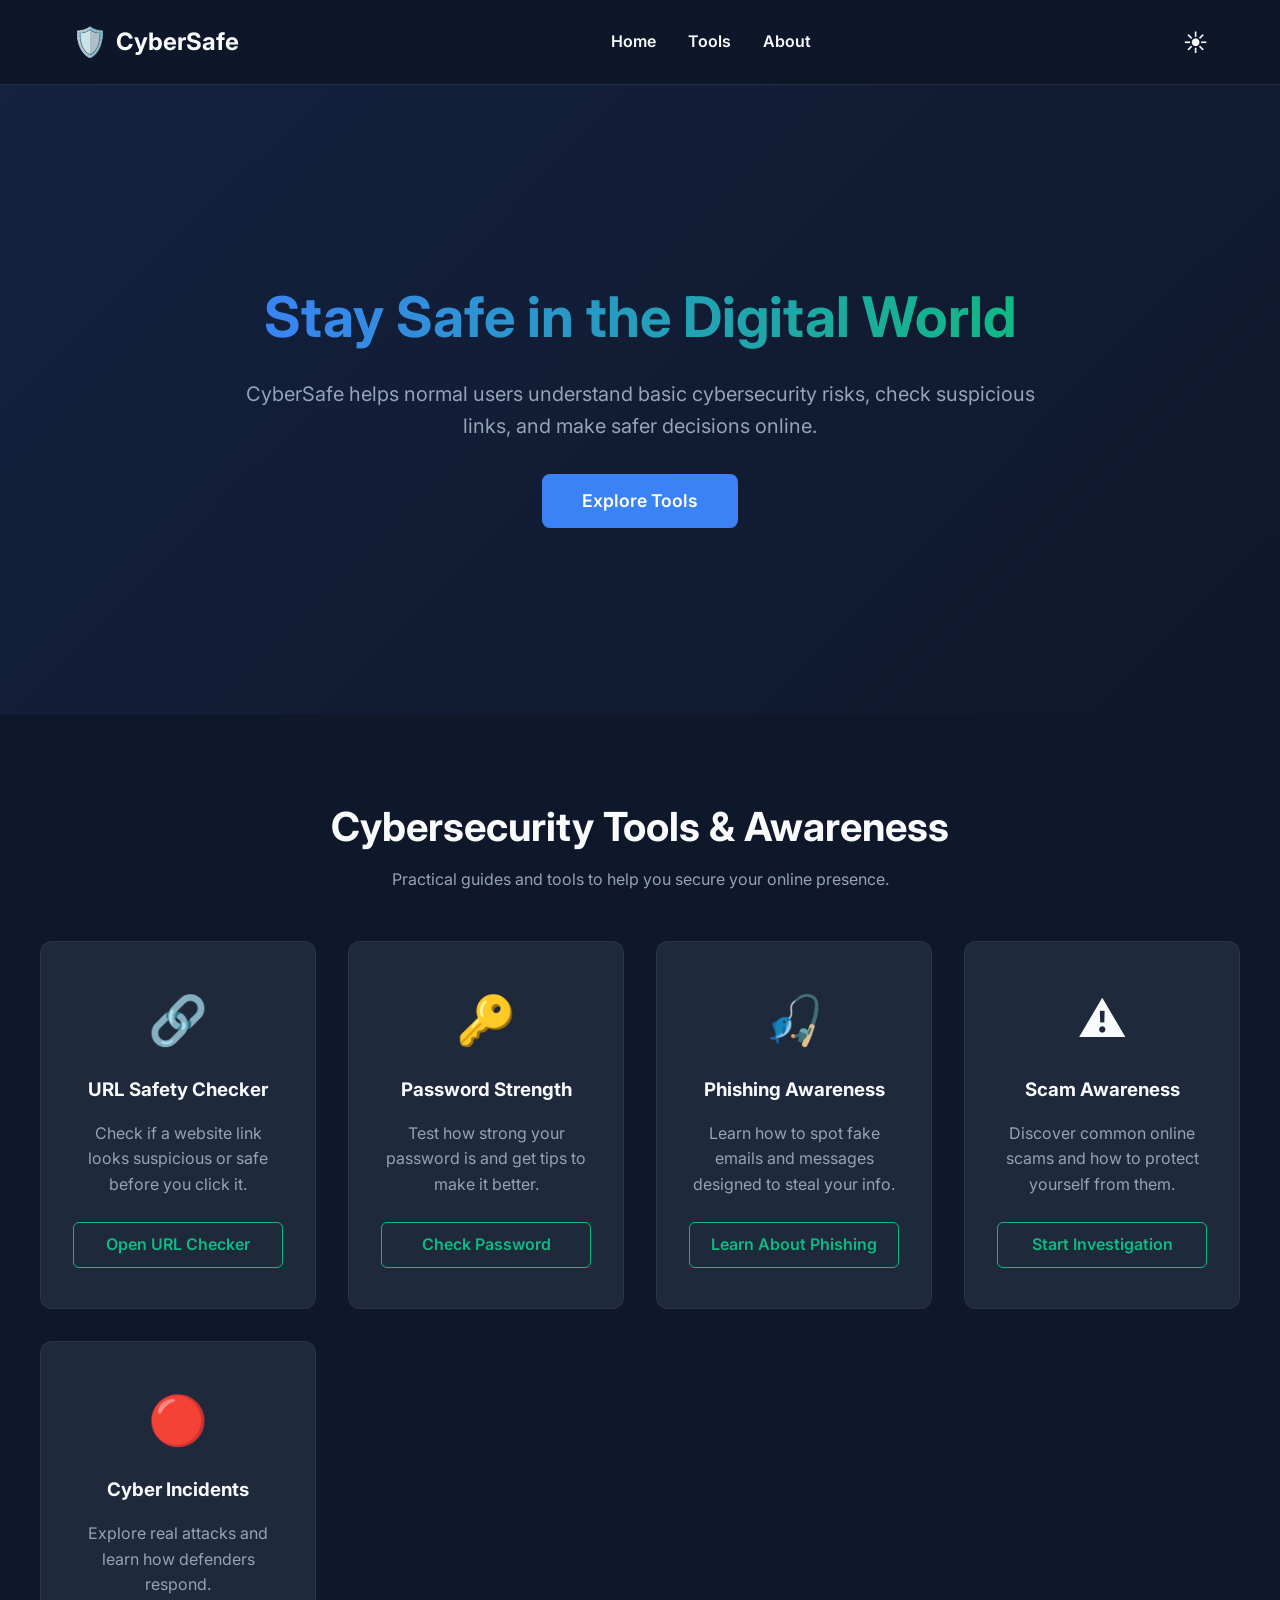
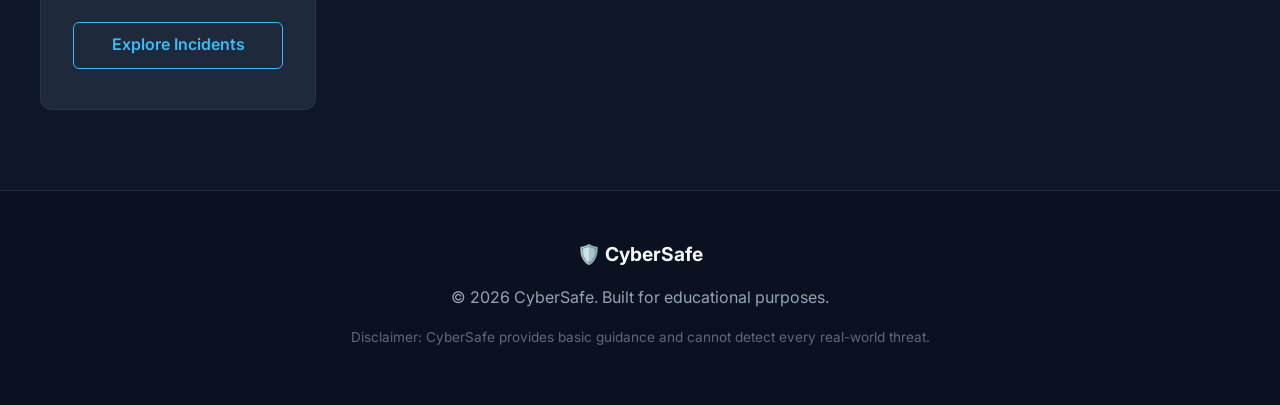
==== index.html @ 6cb888bd "Add files via upload" ====
<!DOCTYPE html>
<html lang="en">
<head>
    <meta charset="UTF-8">
    <meta name="viewport" content="width=device-width, initial-scale=1.0">
    <!-- Title tag optimized for search engines -->
    <title>CyberSafe | Your Guide to Online Security</title>
    
    <!-- Link to our CSS file for styling -->
    <link rel="stylesheet" href="style.css">
    
    <!-- Google Fonts for modern typography -->
    <link href="https://fonts.googleapis.com/css2?family=Inter:wght@300;400;600;700&display=swap" rel="stylesheet">
</head>
<body>
    <!-- Navigation Bar -->
    <header>
        <nav class="navbar">
            <div class="logo">
                <span class="shield-icon">🛡️</span> CyberSafe
            </div>
            <ul class="nav-links" id="nav-links">
                <li><a href="#home">Home</a></li>
                <li><a href="#tools">Tools</a></li>
                <li><a href="#about">About</a></li>
            </ul>
            <div class="nav-actions">
                <button id="theme-toggle-btn" class="theme-toggle" aria-label="Toggle Theme">
                    ☀️
                </button>
                <!-- Mobile Menu Toggle Button -->
                <button class="menu-toggle" id="mobile-menu-btn" aria-label="Toggle Menu">
                    ☰
                </button>
            </div>
        </nav>
    </header>

    <!-- Hero Section: The first thing users see -->
    <section id="home" class="hero">
        <div class="hero-content">
            <h1>Stay Safe in the Digital World</h1>
            <p>CyberSafe helps normal users understand basic cybersecurity risks, check suspicious links, and make safer decisions online.</p>
            <a href="#tools" class="cta-button">Explore Tools</a>
        </div>
    </section>

    <!-- Main Features / Tools Section -->
    <section id="tools" class="features">
        <div class="container">
            <h2 class="section-title">Cybersecurity Tools & Awareness</h2>
            <p class="section-subtitle">Practical guides and tools to help you secure your online presence.</p>
            
            <div class="grid">
                <!-- Tool 1: URL Checker -->
                <div class="card">
                    <div class="card-icon">🔗</div>
                    <h3>URL Safety Checker</h3>
                    <p>Check if a website link looks suspicious or safe before you click it.</p>
                    <a href="url-checker.html" class="card-btn" style="border-color: var(--accent-green); color: var(--accent-green); opacity: 1; cursor: pointer; text-decoration: none;">Open URL Checker</a>
                </div>

                <!-- Tool 2: Password Strength -->
                <div class="card">
                    <div class="card-icon">🔑</div>
                    <h3>Password Strength</h3>
                    <p>Test how strong your password is and get tips to make it better.</p>
                    <a href="password-checker.html" class="card-btn" style="border-color: var(--accent-green); color: var(--accent-green); opacity: 1; cursor: pointer; text-decoration: none;">Check Password</a>
                </div>

                <!-- Tool 3: Phishing Awareness -->
                <div class="card">
                    <div class="card-icon">🎣</div>
                    <h3>Phishing Awareness</h3>
                    <p>Learn how to spot fake emails and messages designed to steal your info.</p>
                    <a href="phishing-awareness.html" class="card-btn" style="border-color: var(--accent-green); color: var(--accent-green); opacity: 1; cursor: pointer; text-decoration: none;">Learn About Phishing</a>
                </div>

                <!-- Tool 4: Scam Awareness -->
                <div class="card">
                    <div class="card-icon">⚠️</div>
                    <h3>Scam Awareness</h3>
                    <p>Discover common online scams and how to protect yourself from them.</p>
                    <a href="scam-awareness.html" class="card-btn" style="border-color: var(--accent-green); color: var(--accent-green); opacity: 1; cursor: pointer; text-decoration: none;">Start Investigation</a>
                </div>

                <!-- Tool 5: Cyber Incidents -->
                <div class="card">
                    <div class="card-icon">🔴</div>
                    <h3>Cyber Incidents</h3>
                    <p>Explore real attacks and learn how defenders respond.</p>
                    <a href="cyber-incidents.html" class="card-btn" style="border-color: #38bdf8; color: #38bdf8; opacity: 1; cursor: pointer; text-decoration: none;">Explore Incidents</a>
                </div>
            </div>
        </div>
    </section>

    <!-- Footer -->
    <footer>
        <div class="footer-content">
            <div class="footer-logo">🛡️ CyberSafe</div>
            <p>&copy; 2026 CyberSafe. Built for educational purposes.</p>
            <p class="disclaimer">Disclaimer: CyberSafe provides basic guidance and cannot detect every real-world threat.</p>
        </div>
    </footer>

    <!-- Link to our JavaScript file for interactivity -->
    <script src="script.js"></script>
</body>
</html>
---- style.css ----
/* 
   CSS Variables for a consistent color theme.
   We use a dark theme with vibrant blue and green accents for a modern "cyber" look. 
*/
:root {
    --bg-color: #0f172a;        /* Dark blue/gray background */
    --surface-color: #1e293b;   /* Slightly lighter color for cards */
    --text-primary: #f8fafc;    /* White/light gray text */
    --text-secondary: #94a3b8;  /* Dimmed text for subtitles */
    --accent-blue: #3b82f6;     /* Primary blue accent */
    --accent-blue-hover: #2563eb;
    --accent-green: #10b981;    /* Secondary green accent */
}

/* Reset default margins and paddings for consistency across browsers */
* {
    margin: 0;
    padding: 0;
    box-sizing: border-box;
    font-family: 'Inter', sans-serif;
}

body {
    background-color: var(--bg-color);
    color: var(--text-primary);
    line-height: 1.6;
}

/* --- Navigation Bar --- */
header {
    background-color: rgba(15, 23, 42, 0.95);
    position: sticky; /* Keeps navbar at top when scrolling */
    top: 0;
    z-index: 1000;
    border-bottom: 1px solid rgba(255, 255, 255, 0.1);
}

.navbar {
    display: flex;
    justify-content: space-between;
    align-items: center;
    max-width: 1200px;
    margin: 0 auto;
    padding: 1.2rem 2rem;
}

.logo {
    font-size: 1.5rem;
    font-weight: 700;
    color: var(--text-primary);
    display: flex;
    align-items: center;
    gap: 0.5rem;
}

.shield-icon {
    font-size: 1.8rem;
}

.nav-links {
    list-style: none;
    display: flex;
    gap: 2rem;
}

.nav-links a {
    color: var(--text-primary);
    text-decoration: none;
    font-weight: 600;
    transition: color 0.3s; /* Smooth color transition on hover */
}

.nav-links a:hover {
    color: var(--accent-blue);
}

/* Navigation Actions (Theme Toggle & Mobile Menu) */
.nav-actions {
    display: flex;
    align-items: center;
    gap: 1rem;
}

.theme-toggle {
    background: none;
    border: none;
    font-size: 1.5rem;
    cursor: pointer;
    color: var(--text-primary);
    transition: transform 0.3s;
}

.theme-toggle:hover {
    transform: scale(1.1);
}

/* Mobile Menu Button (Hidden on Desktop, shown on smaller screens) */
.menu-toggle {
    display: none;
    background: none;
    border: none;
    color: var(--text-primary);
    font-size: 1.5rem;
    cursor: pointer;
}

/* --- Hero Section --- */
.hero {
    display: flex;
    justify-content: center;
    align-items: center;
    min-height: 70vh;
    text-align: center;
    padding: 2rem;
    /* Subtle gradient background for the hero section */
    background: linear-gradient(135deg, rgba(59, 130, 246, 0.1) 0%, rgba(15, 23, 42, 1) 100%);
}

.hero-content {
    max-width: 800px;
}

.hero h1 {
    font-size: 3.5rem;
    margin-bottom: 1rem;
    /* Text gradient to make the heading pop */
    background: linear-gradient(to right, var(--accent-blue), var(--accent-green));
    -webkit-background-clip: text;
    background-clip: text;
    -webkit-text-fill-color: transparent;
}

.hero p {
    font-size: 1.25rem;
    color: var(--text-secondary);
    margin-bottom: 2rem;
}

/* The Explore Tools button */
.cta-button {
    display: inline-block;
    background-color: var(--accent-blue);
    color: white;
    padding: 0.8rem 2.5rem;
    border-radius: 8px;
    text-decoration: none;
    font-weight: 600;
    font-size: 1.1rem;
    transition: background-color 0.3s, transform 0.2s;
}

.cta-button:hover {
    background-color: var(--accent-blue-hover);
    transform: translateY(-2px); /* Makes button jump slightly on hover */
}

/* --- Features / Tools Section --- */
.features {
    padding: 5rem 2rem;
}

.container {
    max-width: 1200px;
    margin: 0 auto;
}

.section-title {
    text-align: center;
    font-size: 2.5rem;
    margin-bottom: 0.5rem;
}

.section-subtitle {
    text-align: center;
    color: var(--text-secondary);
    margin-bottom: 3rem;
}

.grid {
    display: grid;
    /* Responsive Grid: items will automatically wrap and be at least 250px wide */
    grid-template-columns: repeat(auto-fit, minmax(250px, 1fr));
    gap: 2rem;
}

/* Individual Tool Cards */
.card {
    background-color: var(--surface-color);
    padding: 2.5rem 2rem;
    border-radius: 12px;
    border: 1px solid rgba(255, 255, 255, 0.05);
    transition: transform 0.3s, box-shadow 0.3s, border-color 0.3s;
    text-align: center;
    display: flex;
    flex-direction: column;
}

.card:hover {
    transform: translateY(-5px); /* Lift card up on hover */
    box-shadow: 0 10px 25px rgba(0, 0, 0, 0.3);
    border-color: rgba(59, 130, 246, 0.3); /* Blue glowing border */
}

.card-icon {
    font-size: 3rem;
    margin-bottom: 1rem;
}

.card h3 {
    margin-bottom: 1rem;
    color: var(--text-primary);
}

.card p {
    color: var(--text-secondary);
    margin-bottom: 1.5rem;
    flex-grow: 1; /* Pushes the button to the bottom if text length varies */
}

.card-btn {
    background: transparent;
    border: 1px solid var(--accent-blue);
    color: var(--accent-blue);
    padding: 0.6rem 1rem;
    border-radius: 6px;
    cursor: not-allowed; /* Indicating it's not active yet */
    font-weight: 600;
    opacity: 0.7;
    margin-top: auto; 
}

/* --- Footer --- */
footer {
    background-color: #0b1120;
    padding: 3rem 2rem;
    text-align: center;
    border-top: 1px solid rgba(255, 255, 255, 0.1);
}

.footer-logo {
    font-size: 1.2rem;
    font-weight: bold;
    margin-bottom: 1rem;
}

.footer-content p {
    color: var(--text-secondary);
    margin-bottom: 0.5rem;
}

.footer-content .disclaimer {
    font-size: 0.85rem;
    opacity: 0.6;
    margin-top: 1rem;
}

/* --- URL Checker Section --- */
.url-checker-section {
    border-top: 1px solid rgba(255, 255, 255, 0.05);
    border-bottom: 1px solid rgba(255, 255, 255, 0.05);
}

.checker-box {
    max-width: 800px;
    margin: 0 auto;
    background-color: var(--bg-color);
    padding: 2.5rem;
    border-radius: 12px;
    border: 1px solid rgba(255, 255, 255, 0.1);
    box-shadow: 0 10px 25px rgba(0, 0, 0, 0.2);
}

.checker-form {
    display: flex;
    gap: 1rem;
    margin-bottom: 2rem;
}

#url-input {
    flex-grow: 1;
    padding: 1rem 1.5rem;
    border-radius: 8px;
    border: 1px solid rgba(255, 255, 255, 0.2);
    background-color: var(--surface-color);
    color: var(--text-primary);
    font-size: 1.1rem;
    outline: none;
    transition: border-color 0.3s;
}

#url-input:focus {
    border-color: var(--accent-blue);
}

.checker-btn {
    border: none;
    cursor: pointer;
    font-family: inherit;
}

.checker-result {
    padding: 1.5rem;
    border-radius: 8px;
    margin-bottom: 2rem;
    transition: all 0.3s ease;
}

.checker-result.hidden {
    display: none;
}

.result-header {
    display: flex;
    align-items: center;
    gap: 0.75rem;
    margin-bottom: 1rem;
}

.result-icon {
    font-size: 1.8rem;
}

.result-title {
    font-size: 1.4rem;
}

.result-description {
    color: var(--text-primary);
    margin-bottom: 1rem;
}

.result-details {
    list-style-type: none;
    margin-bottom: 1rem;
}

.result-details li {
    margin-bottom: 0.5rem;
    padding-left: 1.5rem;
    position: relative;
    color: var(--text-secondary);
}

.result-details li::before {
    content: "•";
    position: absolute;
    left: 0;
    color: var(--accent-blue);
    font-size: 1.2rem;
    top: -2px;
}

/* Result Categories */
.result-safe {
    background-color: rgba(16, 185, 129, 0.1);
    border: 1px solid var(--accent-green);
}
.result-safe h3 {
    color: var(--accent-green);
}
.result-safe .result-details li::before {
    color: var(--accent-green);
}

.result-suspicious {
    background-color: rgba(245, 158, 11, 0.1);
    border: 1px solid #f59e0b;
}
.result-suspicious h3 {
    color: #f59e0b;
}
.result-suspicious .result-details li::before {
    color: #f59e0b;
}

.result-invalid {
    background-color: rgba(239, 68, 68, 0.1);
    border: 1px solid #ef4444;
}
.result-invalid h3 {
    color: #ef4444;
}
.result-invalid .result-details li::before {
    color: #ef4444;
}

.safety-notice {
    font-size: 0.9rem;
    color: var(--text-secondary);
    background-color: rgba(255, 255, 255, 0.03);
    padding: 1rem;
    border-radius: 8px;
    border-left: 4px solid var(--accent-blue);
}

/* --- Responsive Design (For Tablets & Mobile) --- */
@media (max-width: 768px) {
    .checker-form {
        flex-direction: column;
    }

    .menu-toggle {
        display: block; /* Show hamburger menu on small screens */
    }

    .nav-links {
        display: none; /* Hide horizontal nav links */
        flex-direction: column;
        position: absolute;
        top: 100%;
        left: 0;
        right: 0;
        background-color: var(--surface-color);
        padding: 1rem;
        border-bottom: 1px solid rgba(255, 255, 255, 0.1);
        text-align: center;
    }

    /* When the .active class is added via Javascript, the menu shows up */
    .nav-links.active {
        display: flex;
    }

    .nav-links li {
        margin: 0.5rem 0;
    }

    .hero h1 {
        font-size: 2.5rem;
    }
}

/* --- Light Theme Overrides --- */
[data-theme="light"] {
    --bg-color: #f8fafc;
    --surface-color: #ffffff;
    --text-primary: #0f172a;
    --text-secondary: #475569;
    --accent-blue: #2563eb;
    --accent-blue-hover: #1d4ed8;
    --accent-green: #059669;
}

[data-theme="light"] header {
    background-color: rgba(255, 255, 255, 0.95);
    border-bottom: 1px solid rgba(0, 0, 0, 0.1);
}

[data-theme="light"] .hero {
    background: linear-gradient(135deg, rgba(59, 130, 246, 0.1) 0%, rgba(248, 250, 252, 1) 100%);
}

[data-theme="light"] .card, 
[data-theme="light"] .checker-box {
    border: 1px solid rgba(0, 0, 0, 0.1);
    box-shadow: 0 5px 15px rgba(0, 0, 0, 0.05);
}

[data-theme="light"] .card:hover {
    box-shadow: 0 10px 25px rgba(0, 0, 0, 0.1);
    border-color: rgba(37, 99, 235, 0.3);
}

[data-theme="light"] .url-checker-section {
    border-top: 1px solid rgba(0, 0, 0, 0.05);
    border-bottom: 1px solid rgba(0, 0, 0, 0.05);
}

[data-theme="light"] #url-input {
    border: 1px solid rgba(0, 0, 0, 0.2);
}

[data-theme="light"] .safety-notice {
    background-color: rgba(0, 0, 0, 0.03);
}

[data-theme="light"] footer {
    background-color: #f1f5f9;
    border-top: 1px solid rgba(0, 0, 0, 0.1);
}

[data-theme="light"] .nav-links {
    border-bottom: 1px solid rgba(0, 0, 0, 0.1);
}

/* --- Password Checker Specifics --- */
.password-input-group {
    position: relative;
    display: flex;
    margin-bottom: 1.5rem;
}

#pwd-input {
    flex-grow: 1;
    padding: 1rem 3rem 1rem 1.5rem;
    border-radius: 8px;
    border: 1px solid rgba(255, 255, 255, 0.2);
    background-color: var(--surface-color);
    color: var(--text-primary);
    font-size: 1.1rem;
    outline: none;
    transition: border-color 0.3s;
}

#pwd-input:focus {
    border-color: var(--accent-blue);
}

.pwd-toggle-btn {
    position: absolute;
    right: 15px;
    top: 50%;
    transform: translateY(-50%);
    background: none;
    border: none;
    color: var(--text-secondary);
    font-size: 1.5rem;
    cursor: pointer;
    transition: color 0.3s;
}

.pwd-toggle-btn:hover {
    color: var(--text-primary);
}

.strength-meter-container {
    background-color: rgba(255, 255, 255, 0.1);
    border-radius: 4px;
    height: 8px;
    margin-bottom: 0.5rem;
    overflow: hidden;
}

.strength-meter-bar {
    height: 100%;
    width: 0%;
    transition: width 0.3s, background-color 0.3s;
    background-color: transparent;
}

/* Password strength colors */
.strength-weak { background-color: #ef4444; }
.strength-fair { background-color: #f59e0b; }
.strength-good { background-color: #3b82f6; }
.strength-strong { background-color: #10b981; }

[data-theme="light"] #pwd-input {
    border: 1px solid rgba(0, 0, 0, 0.2);
}

[data-theme="light"] .strength-meter-container {
    background-color: rgba(0, 0, 0, 0.1);
}

/* Generic hidden utility class */
.hidden {
    display: none !important;
}

/* Hide default browser password reveal icon (Edge/Chrome) */
input[type="password"]::-ms-reveal,
input[type="password"]::-ms-clear {
    display: none;
}
input[type="password"]::-webkit-textfield-decoration-container {
    /* Sometimes needed for webkit */
    display: none;
}

/* --- Phishing Checklist Styles --- */
.checklist-item input:checked + span {
    text-decoration: line-through;
    opacity: 0.5;
}
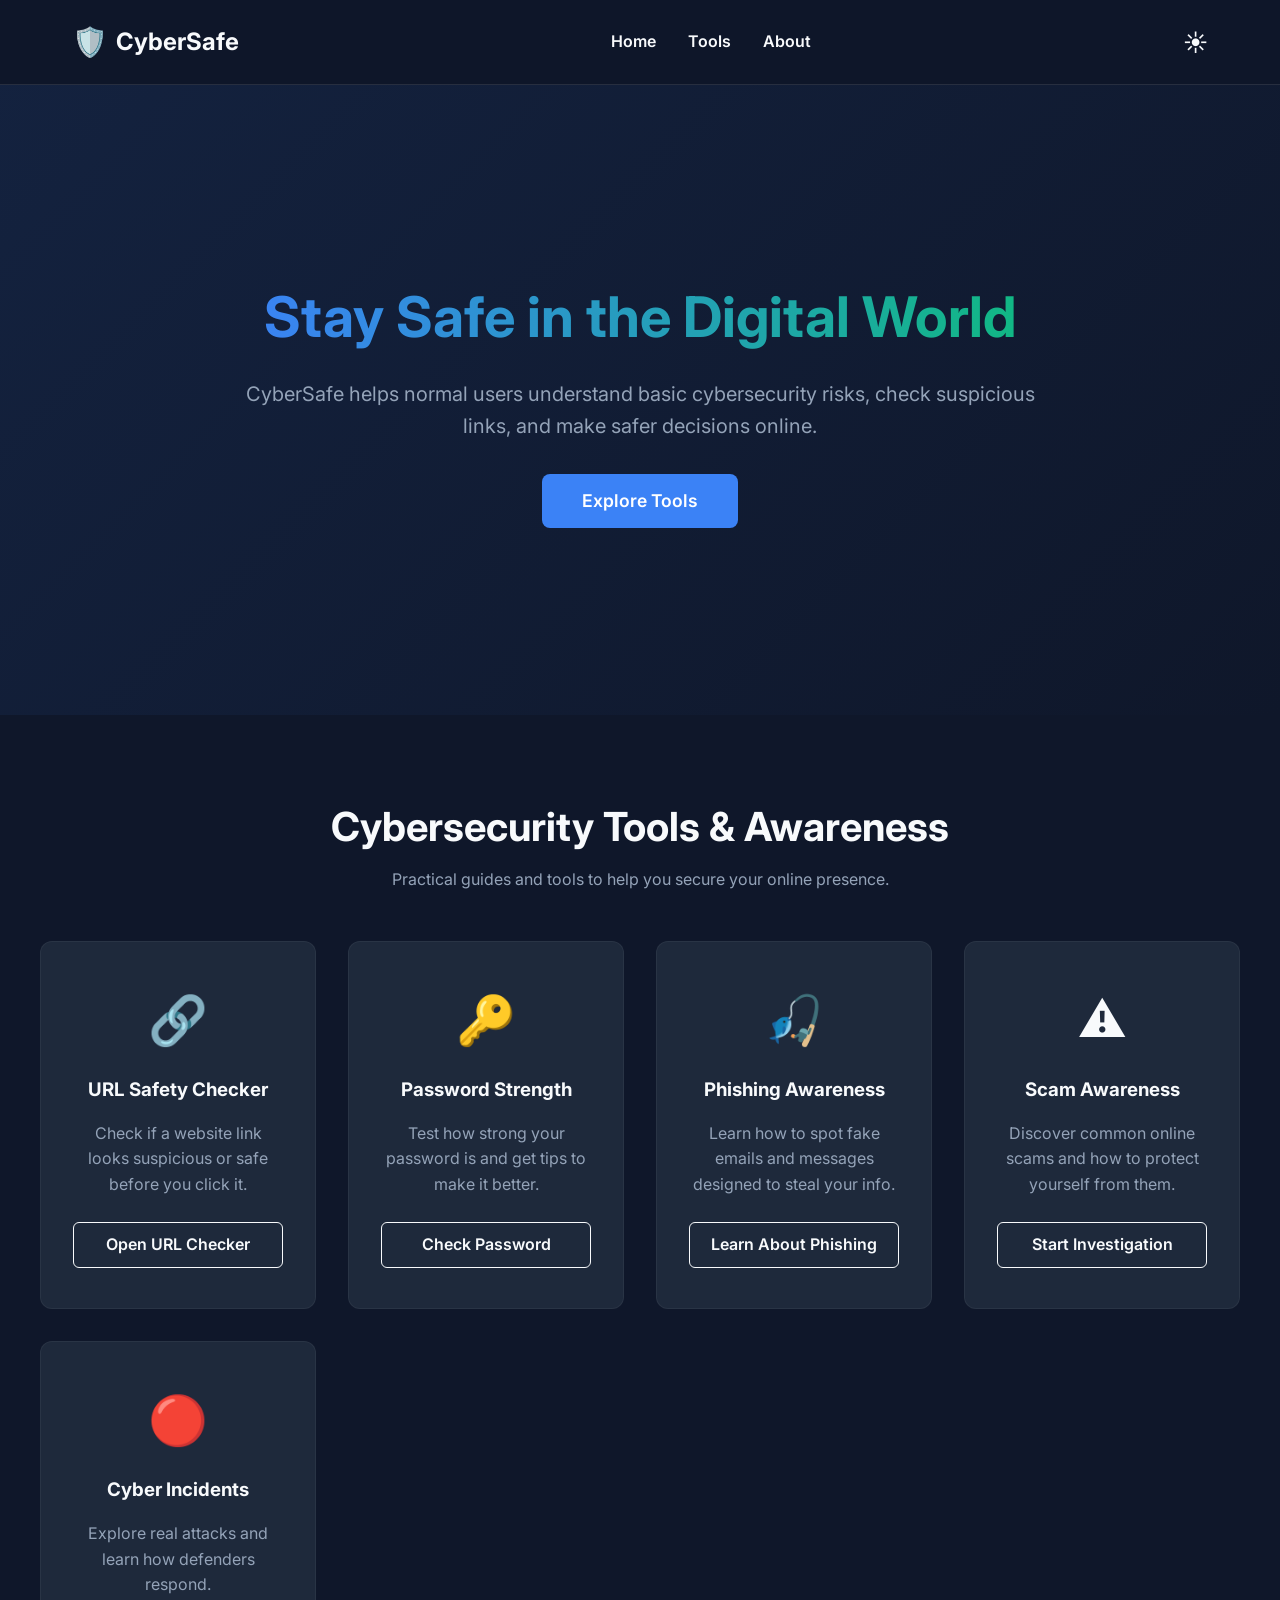
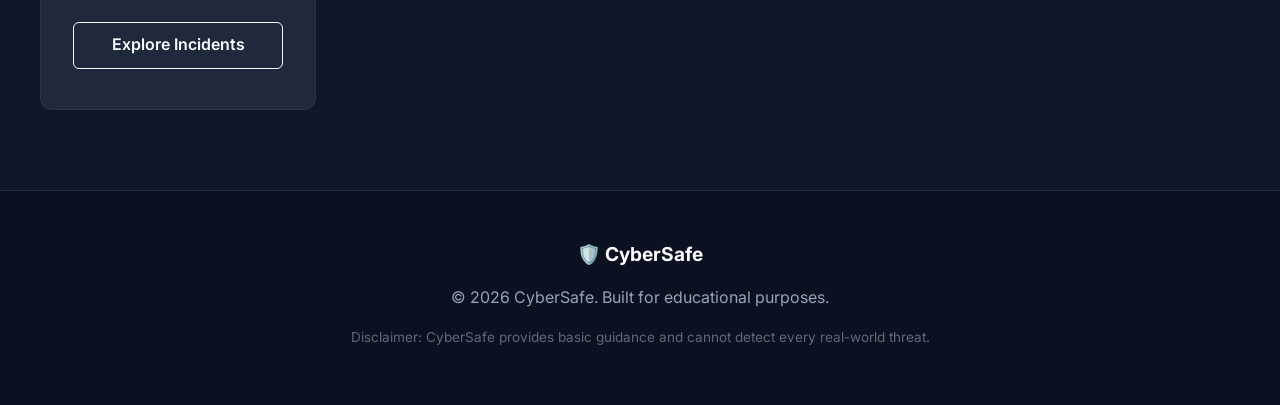
==== commit c19349f8: "Add files via upload" ====
--- a/index.html
+++ b/index.html
@@ -22,7 +22,7 @@
             <ul class="nav-links" id="nav-links">
                 <li><a href="#home">Home</a></li>
                 <li><a href="#tools">Tools</a></li>
-                <li><a href="#about">About</a></li>
+                <li><a href="about.html">About</a></li>
             </ul>
             <div class="nav-actions">
                 <button id="theme-toggle-btn" class="theme-toggle" aria-label="Toggle Theme">
@@ -57,7 +57,7 @@
                     <div class="card-icon">🔗</div>
                     <h3>URL Safety Checker</h3>
                     <p>Check if a website link looks suspicious or safe before you click it.</p>
-                    <a href="url-checker.html" class="card-btn" style="border-color: var(--accent-green); color: var(--accent-green); opacity: 1; cursor: pointer; text-decoration: none;">Open URL Checker</a>
+                    <a href="url-checker.html" class="card-btn" style="border-color: var(--accent-cyan); color: var(--accent-cyan); opacity: 1; cursor: pointer; text-decoration: none;">Open URL Checker</a>
                 </div>
 
                 <!-- Tool 2: Password Strength -->
@@ -65,7 +65,7 @@
                     <div class="card-icon">🔑</div>
                     <h3>Password Strength</h3>
                     <p>Test how strong your password is and get tips to make it better.</p>
-                    <a href="password-checker.html" class="card-btn" style="border-color: var(--accent-green); color: var(--accent-green); opacity: 1; cursor: pointer; text-decoration: none;">Check Password</a>
+                    <a href="password-checker.html" class="card-btn" style="border-color: var(--accent-cyan); color: var(--accent-cyan); opacity: 1; cursor: pointer; text-decoration: none;">Check Password</a>
                 </div>
 
                 <!-- Tool 3: Phishing Awareness -->
@@ -73,7 +73,7 @@
                     <div class="card-icon">🎣</div>
                     <h3>Phishing Awareness</h3>
                     <p>Learn how to spot fake emails and messages designed to steal your info.</p>
-                    <a href="phishing-awareness.html" class="card-btn" style="border-color: var(--accent-green); color: var(--accent-green); opacity: 1; cursor: pointer; text-decoration: none;">Learn About Phishing</a>
+                    <a href="phishing-awareness.html" class="card-btn" style="border-color: var(--accent-cyan); color: var(--accent-cyan); opacity: 1; cursor: pointer; text-decoration: none;">Learn About Phishing</a>
                 </div>
 
                 <!-- Tool 4: Scam Awareness -->
@@ -81,7 +81,7 @@
                     <div class="card-icon">⚠️</div>
                     <h3>Scam Awareness</h3>
                     <p>Discover common online scams and how to protect yourself from them.</p>
-                    <a href="scam-awareness.html" class="card-btn" style="border-color: var(--accent-green); color: var(--accent-green); opacity: 1; cursor: pointer; text-decoration: none;">Start Investigation</a>
+                    <a href="scam-awareness.html" class="card-btn" style="border-color: var(--accent-cyan); color: var(--accent-cyan); opacity: 1; cursor: pointer; text-decoration: none;">Start Investigation</a>
                 </div>
 
                 <!-- Tool 5: Cyber Incidents -->
@@ -89,7 +89,7 @@
                     <div class="card-icon">🔴</div>
                     <h3>Cyber Incidents</h3>
                     <p>Explore real attacks and learn how defenders respond.</p>
-                    <a href="cyber-incidents.html" class="card-btn" style="border-color: #38bdf8; color: #38bdf8; opacity: 1; cursor: pointer; text-decoration: none;">Explore Incidents</a>
+                    <a href="cyber-incidents.html" class="card-btn" style="border-color: var(--accent-cyan); color: var(--accent-cyan); opacity: 1; cursor: pointer; text-decoration: none;">Explore Incidents</a>
                 </div>
             </div>
         </div>
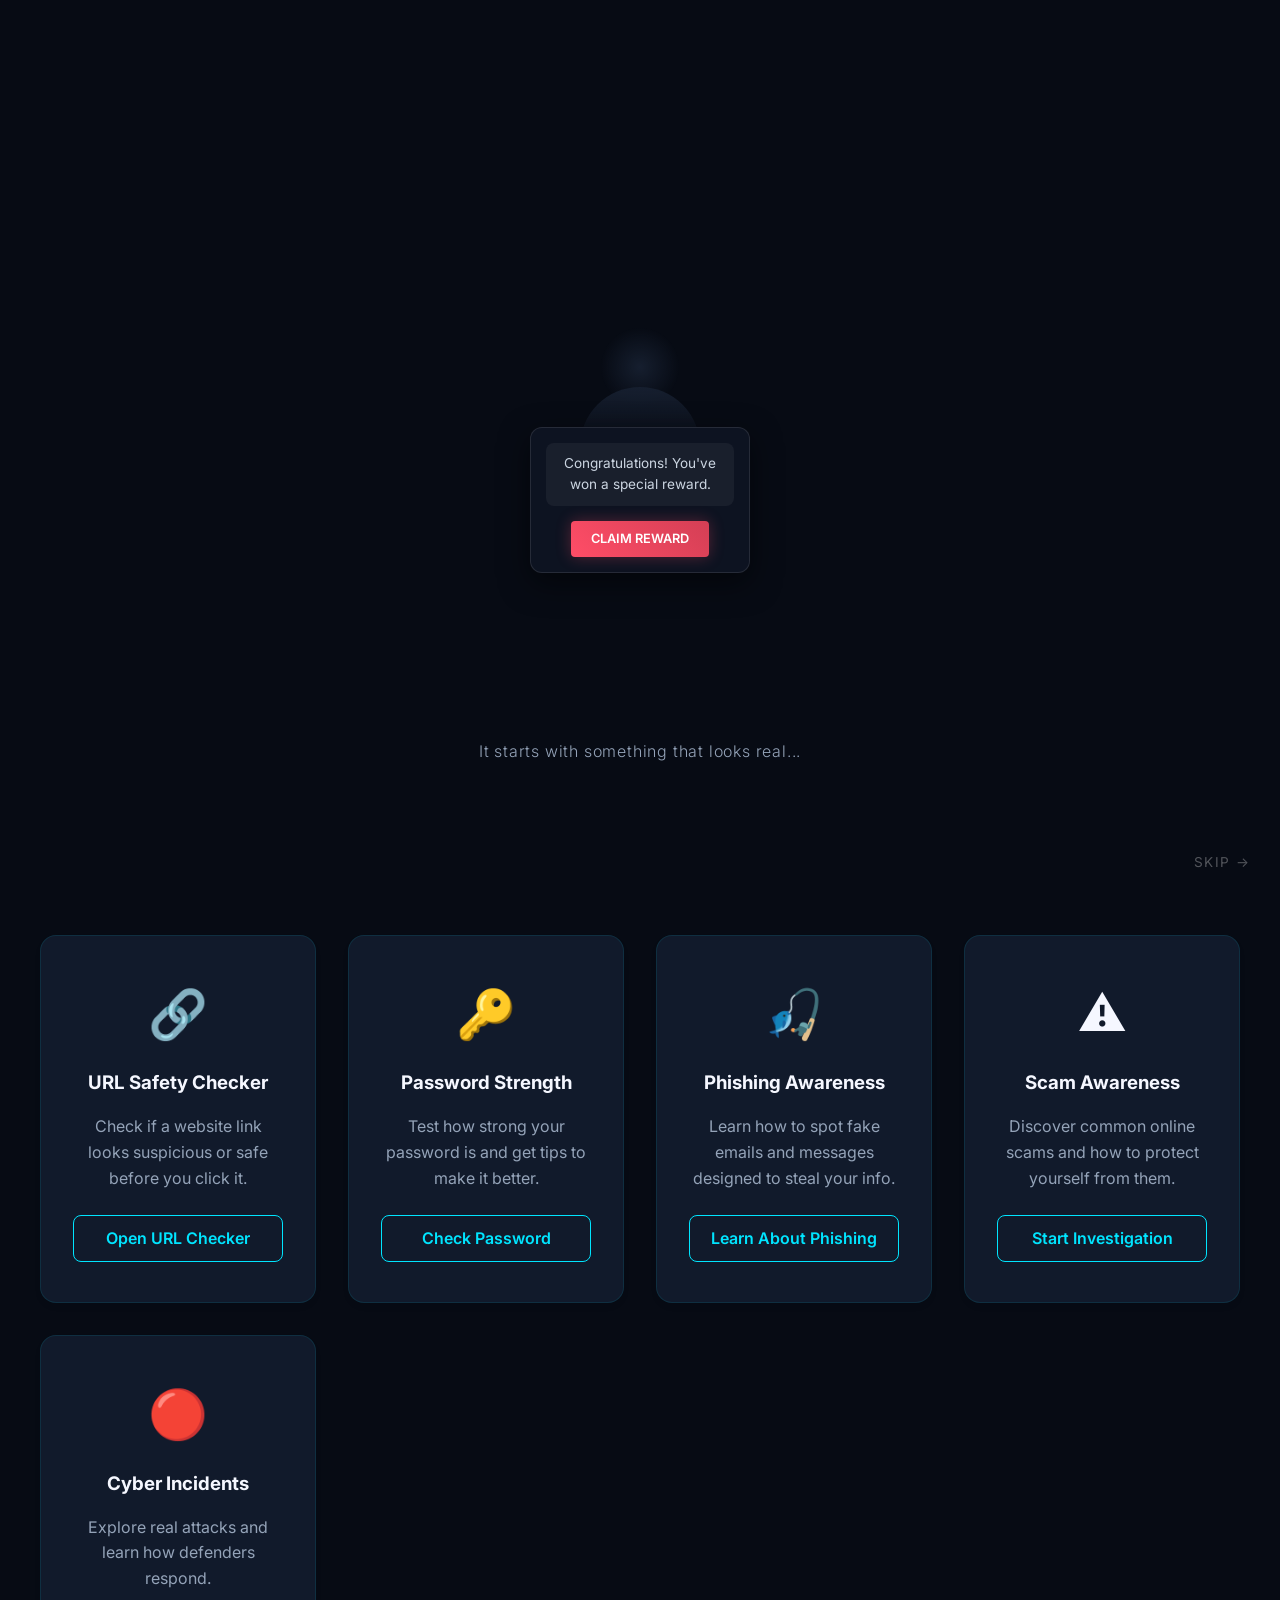
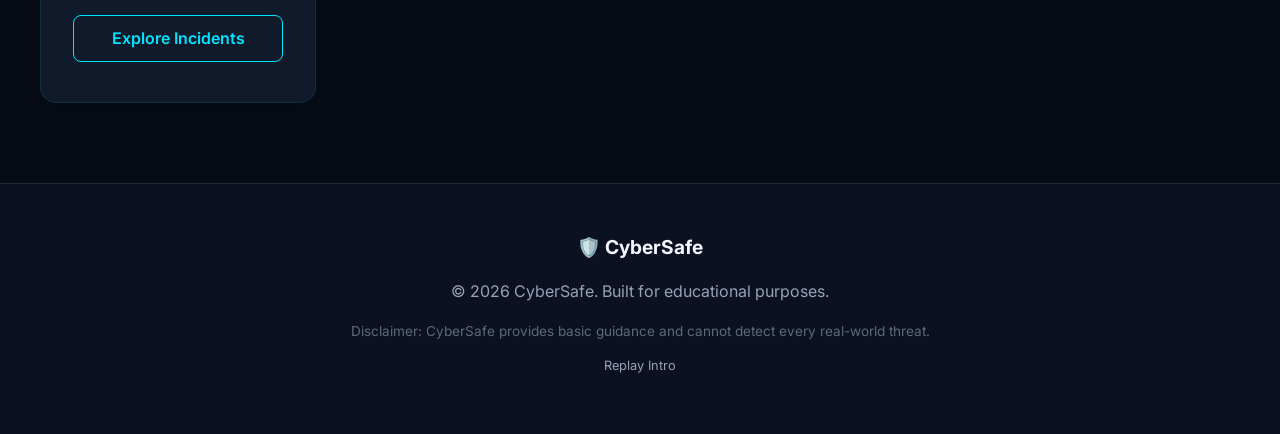
==== commit 6357725c: "Add files via upload" ====
--- a/index.html
+++ b/index.html
@@ -11,8 +11,83 @@
     
     <!-- Google Fonts for modern typography -->
     <link href="https://fonts.googleapis.com/css2?family=Inter:wght@300;400;600;700&display=swap" rel="stylesheet">
+    
+    <!-- Cinematic Intro Styles -->
+    <link rel="stylesheet" href="intro.css">
 </head>
 <body>
+    <!-- Cinematic Intro Overlay -->
+    <div id="cybersafe-intro" class="story-mode">
+        <!-- Scene 1: Person 1 + Scam -->
+        <div class="intro-scene" id="scene-1">
+            <div class="human-silhouette"></div>
+            <div class="device-ui phone-ui">
+                <div class="msg-bubble">Congratulations! You've won a special reward.</div>
+                <div class="scam-btn">CLAIM REWARD</div>
+            </div>
+            <div class="scene-caption">It starts with something that looks real...</div>
+        </div>
+
+        <!-- Scene 2: Person 2 + Suspicious Link -->
+        <div class="intro-scene" id="scene-2">
+            <div class="human-silhouette alt-1"></div>
+            <div class="device-ui phone-ui">
+                <div class="msg-bubble">Your account needs verification.</div>
+                <div class="scam-link">Verify Now</div>
+                <div class="warning-box">SUSPICIOUS LINK</div>
+            </div>
+            <div class="scene-caption">A message. A link. One small click...</div>
+        </div>
+
+        <!-- Scene 3: Person 3 + Fake Login -->
+        <div class="intro-scene" id="scene-3">
+            <div class="human-silhouette alt-2"></div>
+            <div class="device-ui laptop-ui">
+                <div class="login-header">SECURE LOGIN</div>
+                <div class="fake-input">User ID</div>
+                <div class="fake-input">Password</div>
+                <div class="scam-btn login-btn">LOGIN</div>
+                <div class="warning-box red-alert">FAKE LOGIN PAGE</div>
+            </div>
+            <div class="scene-caption danger-text">YOUR DATA. YOUR RISK.</div>
+        </div>
+
+        <!-- Scene 4 & 5 & 6: Activation & Wave -->
+        <div class="intro-scene" id="scene-activate">
+            <div class="shield-constructor">
+                <div class="ring outer"></div>
+                <div class="ring inner"></div>
+                <div class="particles"></div>
+                <span class="shield-icon">🛡️</span>
+            </div>
+            <div class="hud-text threat">THREAT DETECTED</div>
+            <div class="hud-text protection">CYBERSAFE PROTECTION ACTIVATED</div>
+            <div class="protection-wave"></div>
+        </div>
+
+        <!-- Scene 7: Three people together -->
+        <div class="intro-scene" id="scene-together">
+            <div class="cards-container">
+                <div class="concept-card">SCAM</div>
+                <div class="concept-card center-card">
+                    <span class="shield-small">🛡️</span>
+                    <div class="core-values">AWARENESS.<br>PROTECTION.<br>SAFETY.</div>
+                </div>
+                <div class="concept-card">PHISHING</div>
+                <div class="concept-card bottom-card">FAKE LOGIN</div>
+            </div>
+        </div>
+
+        <!-- Scene 8: Brand Reveal -->
+        <div class="intro-scene" id="scene-reveal">
+            <span class="intro-shield final-shield">🛡️</span>
+            <h1 class="intro-title">CYBERSAFE</h1>
+            <p class="intro-tagline">YOUR DIGITAL SAFETY COMPANION</p>
+        </div>
+
+        <button class="intro-skip" id="intro-skip-btn">SKIP &rarr;</button>
+    </div>
+
     <!-- Navigation Bar -->
     <header>
         <nav class="navbar">
@@ -101,10 +176,14 @@
             <div class="footer-logo">🛡️ CyberSafe</div>
             <p>&copy; 2026 CyberSafe. Built for educational purposes.</p>
             <p class="disclaimer">Disclaimer: CyberSafe provides basic guidance and cannot detect every real-world threat.</p>
+            <p style="margin-top: 10px;"><a href="#" id="replay-intro-btn" style="color: var(--text-secondary); font-size: 0.8rem; text-decoration: none; transition: color 0.3s;" onmouseover="this.style.color='var(--accent-cyan)'" onmouseout="this.style.color='var(--text-secondary)'">Replay Intro</a></p>
         </div>
     </footer>
 
     <!-- Link to our JavaScript file for interactivity -->
     <script src="script.js"></script>
+    
+    <!-- Cinematic Intro Logic -->
+    <script src="intro.js"></script>
 </body>
 </html>
--- a/style.css
+++ b/style.css
@@ -1,15 +1,19 @@
 /* 
    CSS Variables for a consistent color theme.
-   We use a dark theme with vibrant blue and green accents for a modern "cyber" look. 
+   Electric Cyber Theme
 */
 :root {
-    --bg-color: #0f172a;        /* Dark blue/gray background */
-    --surface-color: #1e293b;   /* Slightly lighter color for cards */
-    --text-primary: #f8fafc;    /* White/light gray text */
-    --text-secondary: #94a3b8;  /* Dimmed text for subtitles */
-    --accent-blue: #3b82f6;     /* Primary blue accent */
-    --accent-blue-hover: #2563eb;
-    --accent-green: #10b981;    /* Secondary green accent */
+    --bg-primary: #070B14;        /* Midnight Navy */
+    --bg-secondary: #0D1321;
+    --bg-card: #111A2B;
+    --accent-cyan: #00E5FF;       /* Electric Cyan */
+    --accent-purple: #7C4DFF;     /* Digital Purple */
+    --success: #22C55E;
+    --warning: #F59E0B;
+    --danger: #FF4D67;
+    --text-primary: #F5F7FF;
+    --text-secondary: #94A3B8;
+    --border: rgba(0, 229, 255, 0.1);
 }
 
 /* Reset default margins and paddings for consistency across browsers */
@@ -21,18 +25,20 @@
 }
 
 body {
-    background-color: var(--bg-color);
+    background-color: var(--bg-primary);
     color: var(--text-primary);
     line-height: 1.6;
 }
 
 /* --- Navigation Bar --- */
 header {
-    background-color: rgba(15, 23, 42, 0.95);
-    position: sticky; /* Keeps navbar at top when scrolling */
+    background-color: rgba(7, 11, 20, 0.8);
+    backdrop-filter: blur(12px);
+    -webkit-backdrop-filter: blur(12px);
+    position: sticky;
     top: 0;
     z-index: 1000;
-    border-bottom: 1px solid rgba(255, 255, 255, 0.1);
+    border-bottom: 1px solid var(--border);
 }
 
 .navbar {
@@ -41,7 +47,7 @@
     align-items: center;
     max-width: 1200px;
     margin: 0 auto;
-    padding: 1.2rem 2rem;
+    padding: 1rem 2rem;
 }
 
 .logo {
@@ -66,12 +72,12 @@
 .nav-links a {
     color: var(--text-primary);
     text-decoration: none;
-    font-weight: 600;
-    transition: color 0.3s; /* Smooth color transition on hover */
+    font-weight: 500;
+    transition: color 0.3s;
 }
 
 .nav-links a:hover {
-    color: var(--accent-blue);
+    color: var(--accent-cyan);
 }
 
 /* Navigation Actions (Theme Toggle & Mobile Menu) */
@@ -112,19 +118,22 @@
     min-height: 70vh;
     text-align: center;
     padding: 2rem;
-    /* Subtle gradient background for the hero section */
-    background: linear-gradient(135deg, rgba(59, 130, 246, 0.1) 0%, rgba(15, 23, 42, 1) 100%);
+    background: radial-gradient(circle at 50% 50%, rgba(124, 77, 255, 0.05) 0%, rgba(7, 11, 20, 1) 70%),
+                linear-gradient(rgba(0, 229, 255, 0.02) 1px, transparent 1px),
+                linear-gradient(90deg, rgba(0, 229, 255, 0.02) 1px, transparent 1px);
+    background-size: 100% 100%, 40px 40px, 40px 40px;
 }
 
 .hero-content {
     max-width: 800px;
+    z-index: 1;
 }
 
 .hero h1 {
-    font-size: 3.5rem;
-    margin-bottom: 1rem;
-    /* Text gradient to make the heading pop */
-    background: linear-gradient(to right, var(--accent-blue), var(--accent-green));
+    font-size: 4rem;
+    font-weight: 700;
+    margin-bottom: 1rem;
+    background: linear-gradient(to right, var(--accent-cyan), var(--accent-purple));
     -webkit-background-clip: text;
     background-clip: text;
     -webkit-text-fill-color: transparent;
@@ -139,19 +148,22 @@
 /* The Explore Tools button */
 .cta-button {
     display: inline-block;
-    background-color: var(--accent-blue);
-    color: white;
+    background-color: transparent;
+    color: var(--accent-cyan);
+    border: 2px solid var(--accent-cyan);
     padding: 0.8rem 2.5rem;
     border-radius: 8px;
     text-decoration: none;
     font-weight: 600;
     font-size: 1.1rem;
-    transition: background-color 0.3s, transform 0.2s;
+    transition: all 0.3s ease;
 }
 
 .cta-button:hover {
-    background-color: var(--accent-blue-hover);
-    transform: translateY(-2px); /* Makes button jump slightly on hover */
+    background-color: var(--accent-cyan);
+    color: var(--bg-primary);
+    transform: translateY(-2px);
+    box-shadow: 0 5px 15px rgba(0, 229, 255, 0.2);
 }
 
 /* --- Features / Tools Section --- */
@@ -185,20 +197,21 @@
 
 /* Individual Tool Cards */
 .card {
-    background-color: var(--surface-color);
+    background-color: var(--bg-card);
     padding: 2.5rem 2rem;
-    border-radius: 12px;
-    border: 1px solid rgba(255, 255, 255, 0.05);
+    border-radius: 16px;
+    border: 1px solid var(--border);
     transition: transform 0.3s, box-shadow 0.3s, border-color 0.3s;
     text-align: center;
     display: flex;
     flex-direction: column;
+    box-shadow: 0 4px 6px rgba(0, 0, 0, 0.05);
 }
 
 .card:hover {
-    transform: translateY(-5px); /* Lift card up on hover */
-    box-shadow: 0 10px 25px rgba(0, 0, 0, 0.3);
-    border-color: rgba(59, 130, 246, 0.3); /* Blue glowing border */
+    transform: translateY(-4px);
+    box-shadow: 0 10px 25px rgba(0, 0, 0, 0.2);
+    border-color: var(--accent-cyan);
 }
 
 .card-icon {
@@ -219,14 +232,20 @@
 
 .card-btn {
     background: transparent;
-    border: 1px solid var(--accent-blue);
-    color: var(--accent-blue);
+    border: 1px solid var(--accent-cyan);
+    color: var(--accent-cyan);
     padding: 0.6rem 1rem;
-    border-radius: 6px;
+    border-radius: 8px;
     cursor: not-allowed; /* Indicating it's not active yet */
     font-weight: 600;
     opacity: 0.7;
-    margin-top: auto; 
+    margin-top: auto;
+    transition: all 0.3s;
+}
+
+.card-btn:hover {
+    background: rgba(0, 229, 255, 0.1);
+    opacity: 1;
 }
 
 /* --- Footer --- */
@@ -256,17 +275,17 @@
 
 /* --- URL Checker Section --- */
 .url-checker-section {
-    border-top: 1px solid rgba(255, 255, 255, 0.05);
-    border-bottom: 1px solid rgba(255, 255, 255, 0.05);
+    border-top: 1px solid var(--border);
+    border-bottom: 1px solid var(--border);
 }
 
 .checker-box {
     max-width: 800px;
     margin: 0 auto;
-    background-color: var(--bg-color);
+    background-color: var(--bg-secondary);
     padding: 2.5rem;
-    border-radius: 12px;
-    border: 1px solid rgba(255, 255, 255, 0.1);
+    border-radius: 16px;
+    border: 1px solid var(--border);
     box-shadow: 0 10px 25px rgba(0, 0, 0, 0.2);
 }
 
@@ -280,22 +299,33 @@
     flex-grow: 1;
     padding: 1rem 1.5rem;
     border-radius: 8px;
-    border: 1px solid rgba(255, 255, 255, 0.2);
-    background-color: var(--surface-color);
+    border: 1px solid var(--border);
+    background-color: var(--bg-card);
     color: var(--text-primary);
     font-size: 1.1rem;
     outline: none;
-    transition: border-color 0.3s;
+    transition: border-color 0.3s, box-shadow 0.3s;
 }
 
 #url-input:focus {
-    border-color: var(--accent-blue);
+    border-color: var(--accent-cyan);
+    box-shadow: 0 0 10px rgba(0, 229, 255, 0.2);
 }
 
 .checker-btn {
     border: none;
     cursor: pointer;
     font-family: inherit;
+    background-color: var(--accent-cyan);
+    color: var(--bg-primary);
+    font-weight: 600;
+    border-radius: 8px;
+    padding: 0 2rem;
+    transition: background-color 0.3s, transform 0.2s;
+}
+.checker-btn:hover {
+    background-color: #00B8CC;
+    transform: translateY(-2px);
 }
 
 .checker-result {
@@ -345,43 +375,43 @@
     content: "•";
     position: absolute;
     left: 0;
-    color: var(--accent-blue);
+    color: var(--accent-cyan);
     font-size: 1.2rem;
     top: -2px;
 }
 
 /* Result Categories */
 .result-safe {
-    background-color: rgba(16, 185, 129, 0.1);
-    border: 1px solid var(--accent-green);
+    background-color: rgba(34, 197, 94, 0.1);
+    border: 1px solid var(--success);
 }
 .result-safe h3 {
-    color: var(--accent-green);
+    color: var(--success);
 }
 .result-safe .result-details li::before {
-    color: var(--accent-green);
+    color: var(--success);
 }
 
 .result-suspicious {
     background-color: rgba(245, 158, 11, 0.1);
-    border: 1px solid #f59e0b;
+    border: 1px solid var(--warning);
 }
 .result-suspicious h3 {
-    color: #f59e0b;
+    color: var(--warning);
 }
 .result-suspicious .result-details li::before {
-    color: #f59e0b;
+    color: var(--warning);
 }
 
 .result-invalid {
-    background-color: rgba(239, 68, 68, 0.1);
-    border: 1px solid #ef4444;
+    background-color: rgba(255, 77, 103, 0.1);
+    border: 1px solid var(--danger);
 }
 .result-invalid h3 {
-    color: #ef4444;
+    color: var(--danger);
 }
 .result-invalid .result-details li::before {
-    color: #ef4444;
+    color: var(--danger);
 }
 
 .safety-notice {
@@ -390,7 +420,7 @@
     background-color: rgba(255, 255, 255, 0.03);
     padding: 1rem;
     border-radius: 8px;
-    border-left: 4px solid var(--accent-blue);
+    border-left: 4px solid var(--accent-cyan);
 }
 
 /* --- Responsive Design (For Tablets & Mobile) --- */
@@ -432,13 +462,17 @@
 
 /* --- Light Theme Overrides --- */
 [data-theme="light"] {
-    --bg-color: #f8fafc;
-    --surface-color: #ffffff;
-    --text-primary: #0f172a;
-    --text-secondary: #475569;
-    --accent-blue: #2563eb;
-    --accent-blue-hover: #1d4ed8;
-    --accent-green: #059669;
+    --bg-primary: #F6F8FC;
+    --bg-secondary: #EEF2F7;
+    --bg-card: #FFFFFF;
+    --accent-cyan: #0891B2;
+    --accent-purple: #6D28D9;
+    --success: #16A34A;
+    --warning: #D97706;
+    --danger: #DC2626;
+    --text-primary: #0F172A;
+    --text-secondary: #64748B;
+    --border: #E2E8F0;
 }
 
 [data-theme="light"] header {
@@ -494,16 +528,17 @@
     flex-grow: 1;
     padding: 1rem 3rem 1rem 1.5rem;
     border-radius: 8px;
-    border: 1px solid rgba(255, 255, 255, 0.2);
-    background-color: var(--surface-color);
+    border: 1px solid var(--border);
+    background-color: var(--bg-card);
     color: var(--text-primary);
     font-size: 1.1rem;
     outline: none;
-    transition: border-color 0.3s;
+    transition: border-color 0.3s, box-shadow 0.3s;
 }
 
 #pwd-input:focus {
-    border-color: var(--accent-blue);
+    border-color: var(--accent-purple);
+    box-shadow: 0 0 10px rgba(124, 77, 255, 0.2);
 }
 
 .pwd-toggle-btn {
@@ -520,7 +555,7 @@
 }
 
 .pwd-toggle-btn:hover {
-    color: var(--text-primary);
+    color: var(--accent-cyan);
 }
 
 .strength-meter-container {
@@ -539,10 +574,10 @@
 }
 
 /* Password strength colors */
-.strength-weak { background-color: #ef4444; }
-.strength-fair { background-color: #f59e0b; }
-.strength-good { background-color: #3b82f6; }
-.strength-strong { background-color: #10b981; }
+.strength-weak { background-color: var(--danger); }
+.strength-fair { background-color: var(--warning); }
+.strength-good { background-color: var(--success); }
+.strength-strong { background-color: var(--accent-cyan); }
 
 [data-theme="light"] #pwd-input {
     border: 1px solid rgba(0, 0, 0, 0.2);
@@ -573,3 +608,199 @@
     opacity: 0.5;
 }
 
+/* --- About Page Specific Styles --- */
+
+/* About Hero Section */
+.about-hero {
+    flex-direction: column;
+    padding: 4rem 2rem;
+    min-height: 60vh;
+}
+
+.about-hero-icon {
+    font-size: 4rem;
+    margin-bottom: 1rem;
+}
+
+.about-hero h1 {
+    font-size: 3.5rem;
+    letter-spacing: 2px;
+}
+
+.about-hero-tagline {
+    font-size: 1.5rem;
+    color: var(--accent-cyan);
+    font-style: italic;
+    margin-bottom: 1rem;
+}
+
+.about-hero-short {
+    font-size: 1.25rem;
+    color: var(--text-primary);
+    font-weight: 600;
+    margin-bottom: 1.5rem;
+}
+
+.about-hero-intro {
+    max-width: 600px;
+    margin: 0 auto 2.5rem;
+    color: var(--text-secondary);
+}
+
+/* General About Section Styling */
+.about-section {
+    padding: 4rem 2rem;
+    border-bottom: 1px solid var(--border);
+}
+
+.about-section:last-of-type {
+    border-bottom: none;
+}
+
+.why-content {
+    max-width: 800px;
+    margin: 0 auto;
+    text-align: center;
+    font-size: 1.1rem;
+}
+
+.why-lead {
+    font-size: 1.3rem;
+    color: var(--accent-cyan);
+    font-weight: 600;
+    margin-bottom: 1rem;
+}
+
+/* About Grid Adjustments */
+.about-features-grid {
+    grid-template-columns: repeat(auto-fit, minmax(280px, 1fr));
+    gap: 2rem;
+}
+
+.about-card {
+    text-align: left;
+    align-items: flex-start;
+}
+
+.about-card .card-icon {
+    font-size: 2.5rem;
+    margin-bottom: 1rem;
+}
+
+.about-card h3 {
+    font-size: 1.2rem;
+    margin-bottom: 0.5rem;
+}
+
+.card-explore-btn {
+    padding: 0.5rem 1.5rem;
+    font-size: 0.9rem;
+    margin-top: 1rem;
+}
+
+/* Mission Section */
+.mission-box {
+    background: linear-gradient(135deg, rgba(124, 77, 255, 0.1) 0%, rgba(0, 229, 255, 0.05) 100%);
+    border: 1px solid var(--border);
+    border-radius: 16px;
+    padding: 3rem 2rem;
+    text-align: center;
+    max-width: 900px;
+    margin: 0 auto;
+    box-shadow: 0 10px 30px rgba(0, 0, 0, 0.1);
+}
+
+.mission-statement {
+    font-size: 1.8rem;
+    color: var(--text-primary);
+    font-weight: 700;
+    margin-bottom: 1rem;
+    background: linear-gradient(to right, var(--accent-cyan), var(--accent-purple));
+    -webkit-background-clip: text;
+    background-clip: text;
+    -webkit-text-fill-color: transparent;
+}
+
+/* Principles / Ideas Section */
+.ideas-grid {
+    grid-template-columns: repeat(auto-fit, minmax(200px, 1fr));
+    gap: 2rem;
+    max-width: 900px;
+    margin: 0 auto;
+}
+
+.idea-card {
+    background-color: transparent;
+    border: none;
+    box-shadow: none;
+    text-align: center;
+    align-items: center;
+}
+
+.idea-card:hover {
+    transform: none;
+    box-shadow: none;
+    border-color: transparent;
+}
+
+.idea-card .card-icon {
+    font-size: 3rem;
+    margin-bottom: 1rem;
+    background: var(--bg-card);
+    width: 80px;
+    height: 80px;
+    display: flex;
+    justify-content: center;
+    align-items: center;
+    border-radius: 50%;
+    border: 1px solid var(--border);
+    margin: 0 auto 1rem;
+}
+
+.idea-card h3 {
+    color: var(--accent-cyan);
+}
+
+/* Educational Notice */
+.educational-section {
+    text-align: center;
+}
+
+.educational-note {
+    background-color: var(--bg-card);
+    border-left: 4px solid var(--accent-purple);
+    padding: 1.5rem;
+    border-radius: 8px;
+    max-width: 800px;
+    margin: 0 auto 3rem;
+    font-size: 0.95rem;
+    color: var(--text-secondary);
+}
+
+.about-final-cta {
+    margin-top: 2rem;
+}
+
+/* Responsive overrides for About */
+@media (max-width: 768px) {
+    .about-hero h1 {
+        font-size: 2.5rem;
+    }
+    
+    .mission-statement {
+        font-size: 1.4rem;
+    }
+    
+    .about-features-grid {
+        grid-template-columns: 1fr;
+    }
+}
+
+[data-theme="light"] .mission-box {
+    background: linear-gradient(135deg, rgba(109, 40, 217, 0.05) 0%, rgba(8, 145, 178, 0.05) 100%);
+    box-shadow: 0 10px 30px rgba(0, 0, 0, 0.05);
+}
+
+[data-theme="light"] .idea-card .card-icon {
+    background: var(--bg-card);
+}
--- a/intro.css
+++ b/intro.css
@@ -0,0 +1,312 @@
+/* CYBERSAFE CINEMATIC INTRO */
+#cybersafe-intro {
+    position: fixed;
+    top: 0;
+    left: 0;
+    width: 100vw;
+    height: 100vh;
+    background: #070B14;
+    z-index: 99999;
+    display: flex;
+    flex-direction: column;
+    justify-content: center;
+    align-items: center;
+    overflow: hidden;
+    color: #F5F7FF;
+    font-family: 'Inter', sans-serif;
+    transition: opacity 0.8s ease-in-out, visibility 0.8s ease-in-out;
+}
+
+#cybersafe-intro.hidden {
+    opacity: 0;
+    visibility: hidden;
+    pointer-events: none;
+}
+
+/* Scene Container */
+.intro-scene {
+    position: absolute;
+    top: 0;
+    left: 0;
+    width: 100%;
+    height: 100%;
+    display: flex;
+    flex-direction: column;
+    justify-content: center;
+    align-items: center;
+    opacity: 0;
+    visibility: hidden;
+    transition: opacity 0.3s ease;
+}
+
+.intro-scene.active {
+    opacity: 1;
+    visibility: visible;
+}
+
+/* Human Silhouettes - Using simple CSS shapes */
+.human-silhouette {
+    width: 80px;
+    height: 80px;
+    background: radial-gradient(circle, #1a2436 0%, transparent 70%);
+    border-radius: 50%;
+    position: relative;
+    margin-bottom: 20px;
+    opacity: 0.8;
+}
+
+.human-silhouette::after {
+    content: '';
+    position: absolute;
+    bottom: -40px;
+    left: 50%;
+    transform: translateX(-50%);
+    width: 120px;
+    height: 60px;
+    background: linear-gradient(to top, transparent, #1a2436);
+    border-radius: 60px 60px 0 0;
+}
+
+.human-silhouette.alt-1 { transform: scale(0.9); }
+.human-silhouette.alt-2 { transform: scale(1.1); }
+
+/* Devices */
+.device-ui {
+    background: #0D1321;
+    border: 1px solid rgba(255, 255, 255, 0.1);
+    border-radius: 12px;
+    padding: 15px;
+    position: relative;
+    box-shadow: 0 10px 30px rgba(0, 0, 0, 0.5);
+    z-index: 2;
+    display: flex;
+    flex-direction: column;
+    align-items: center;
+    text-align: center;
+}
+
+.phone-ui { width: 220px; }
+.laptop-ui { width: 320px; padding: 25px 20px; border-radius: 8px; }
+
+/* UI Elements */
+.msg-bubble {
+    background: rgba(255, 255, 255, 0.05);
+    padding: 10px;
+    border-radius: 8px;
+    font-size: 0.85rem;
+    margin-bottom: 15px;
+    color: #cbd5e1;
+}
+
+.scam-btn {
+    background: linear-gradient(45deg, #FF4D67, #d43f55);
+    color: white;
+    padding: 8px 20px;
+    border-radius: 4px;
+    font-size: 0.8rem;
+    font-weight: 600;
+    box-shadow: 0 0 15px rgba(255, 77, 103, 0.3);
+}
+
+.scam-link {
+    color: #00E5FF;
+    text-decoration: underline;
+    font-size: 0.9rem;
+    margin-bottom: 10px;
+}
+
+.login-header {
+    font-size: 1.1rem;
+    font-weight: 600;
+    margin-bottom: 15px;
+    color: #fff;
+}
+
+.fake-input {
+    width: 100%;
+    background: rgba(0,0,0,0.3);
+    border: 1px solid rgba(255, 255, 255, 0.2);
+    padding: 8px;
+    font-size: 0.8rem;
+    color: #64748B;
+    margin-bottom: 10px;
+    border-radius: 4px;
+    text-align: left;
+}
+
+.login-btn { width: 100%; margin-top: 5px; }
+
+/* Danger Warnings */
+.warning-box {
+    position: absolute;
+    top: 50%;
+    left: 50%;
+    transform: translate(-50%, -50%);
+    border: 2px solid #FF4D67;
+    background: rgba(255, 77, 103, 0.1);
+    color: #FF4D67;
+    padding: 5px 10px;
+    font-size: 0.8rem;
+    font-weight: 700;
+    border-radius: 4px;
+    animation: flash 0.5s infinite alternate;
+    white-space: nowrap;
+    opacity: 0;
+}
+
+.warning-box.red-alert { font-size: 1rem; padding: 10px 15px; background: rgba(0,0,0,0.8); }
+.scene-caption { position: absolute; bottom: 15%; font-size: 1rem; color: #94A3B8; font-weight: 300; letter-spacing: 0.05rem; }
+.danger-text { color: #FF4D67; font-weight: 600; letter-spacing: 0.1rem; font-size: 1.2rem; }
+
+@keyframes flash {
+    from { opacity: 0.5; box-shadow: 0 0 5px #FF4D67; }
+    to { opacity: 1; box-shadow: 0 0 20px #FF4D67; }
+}
+
+/* Freeze Effect */
+.freeze {
+    filter: grayscale(0.8) contrast(1.2);
+    transform: scale(0.98);
+    transition: all 0.1s;
+}
+
+.freeze .warning-box { animation: none; opacity: 1; }
+
+/* Scene 4/5: Activation */
+.shield-constructor {
+    position: relative;
+    width: 150px;
+    height: 150px;
+    display: flex;
+    justify-content: center;
+    align-items: center;
+}
+
+.ring {
+    position: absolute;
+    border-radius: 50%;
+    border: 1px solid #00E5FF;
+    opacity: 0;
+}
+
+.ring.outer { width: 100%; height: 100%; border-top: 2px solid #7C4DFF; border-bottom: 2px solid #7C4DFF; }
+.ring.inner { width: 70%; height: 70%; border-left: 2px solid #00E5FF; border-right: 2px solid #00E5FF; }
+
+#cybersafe-intro .shield-icon {
+    font-size: 4rem;
+    opacity: 0;
+    filter: drop-shadow(0 0 20px rgba(0, 229, 255, 0.8));
+}
+
+.hud-text {
+    font-family: monospace;
+    font-size: 1.2rem;
+    margin-top: 20px;
+    letter-spacing: 0.15rem;
+    opacity: 0;
+}
+
+.hud-text.threat { color: #FF4D67; }
+.hud-text.protection { color: #00E5FF; margin-top: 10px; font-size: 1rem; }
+
+/* Activation Animations triggered via JS class */
+#scene-activate.animate .ring.outer { animation: spin 2s linear infinite, fade-in 0.3s forwards; }
+#scene-activate.animate .ring.inner { animation: spin-reverse 1.5s linear infinite, fade-in 0.3s 0.2s forwards; }
+#scene-activate.animate .shield-icon { animation: construct 0.5s 0.4s cubic-bezier(0.175, 0.885, 0.32, 1.275) forwards; }
+#scene-activate.animate .hud-text.threat { animation: fade-in 0.2s forwards; }
+#scene-activate.animate .hud-text.protection { animation: fade-in 0.2s 0.6s forwards; }
+
+@keyframes spin { 100% { transform: rotate(360deg); } }
+@keyframes spin-reverse { 100% { transform: rotate(-360deg); } }
+@keyframes fade-in { to { opacity: 1; } }
+@keyframes construct { 0% { transform: scale(0); opacity: 0; } 100% { transform: scale(1); opacity: 1; } }
+
+/* Protection Wave */
+.protection-wave {
+    position: absolute;
+    top: 50%;
+    left: 50%;
+    width: 10px;
+    height: 10px;
+    background: radial-gradient(circle, rgba(0, 229, 255, 0.8) 0%, rgba(124, 77, 255, 0.4) 40%, transparent 70%);
+    border-radius: 50%;
+    transform: translate(-50%, -50%) scale(0);
+    opacity: 0;
+    z-index: 10;
+    pointer-events: none;
+}
+
+.protection-wave.fire {
+    animation: wave-expand 0.6s ease-out forwards;
+}
+
+@keyframes wave-expand {
+    0% { transform: translate(-50%, -50%) scale(0); opacity: 1; }
+    100% { transform: translate(-50%, -50%) scale(200); opacity: 0; }
+}
+
+/* Scene 7: Together */
+.cards-container {
+    display: flex;
+    flex-direction: column;
+    align-items: center;
+    gap: 15px;
+}
+
+@media (min-width: 768px) {
+    .cards-container { flex-direction: row; gap: 30px; }
+}
+
+.concept-card {
+    background: rgba(255, 255, 255, 0.03);
+    border: 1px solid rgba(255, 255, 255, 0.1);
+    padding: 15px 25px;
+    border-radius: 8px;
+    font-size: 0.9rem;
+    color: #94A3B8;
+    letter-spacing: 0.1rem;
+}
+
+.center-card {
+    background: rgba(0, 229, 255, 0.05);
+    border-color: rgba(0, 229, 255, 0.3);
+    text-align: center;
+    padding: 20px;
+}
+
+.shield-small { font-size: 2rem; display: block; margin-bottom: 10px; }
+.core-values { color: #00E5FF; font-size: 0.8rem; font-weight: 600; line-height: 1.5; }
+
+/* Scene 8: Reveal */
+.final-shield { font-size: 3.5rem; filter: drop-shadow(0 0 15px rgba(0, 229, 255, 0.4)); margin-bottom: 15px; }
+.intro-title { font-size: 3rem; font-weight: 700; letter-spacing: 0.3rem; margin: 0; color: #ffffff; text-shadow: 0 0 10px rgba(0, 229, 255, 0.6); }
+.intro-tagline { font-size: 1.1rem; font-weight: 300; letter-spacing: 0.15rem; margin-top: 15px; color: #a0aec0; }
+
+/* Skip Button */
+.intro-skip {
+    position: absolute;
+    bottom: 30px;
+    right: 30px;
+    background: transparent;
+    border: none;
+    color: rgba(255, 255, 255, 0.3);
+    font-size: 0.85rem;
+    letter-spacing: 0.1em;
+    cursor: pointer;
+    z-index: 100;
+    transition: color 0.3s;
+}
+
+.intro-skip:hover { color: #fff; }
+
+/* Reduced Motion */
+@media (prefers-reduced-motion: reduce) {
+    .ring, .protection-wave, .warning-box { animation: none !important; display: none !important; }
+    #cybersafe-intro .shield-icon, .hud-text { opacity: 1 !important; transform: none !important; }
+}
+
+@media (max-width: 768px) {
+    .intro-title { font-size: 2.2rem; }
+    .intro-tagline { font-size: 0.8rem; }
+    .scene-caption { font-size: 0.85rem; text-align: center; width: 90%; }
+}
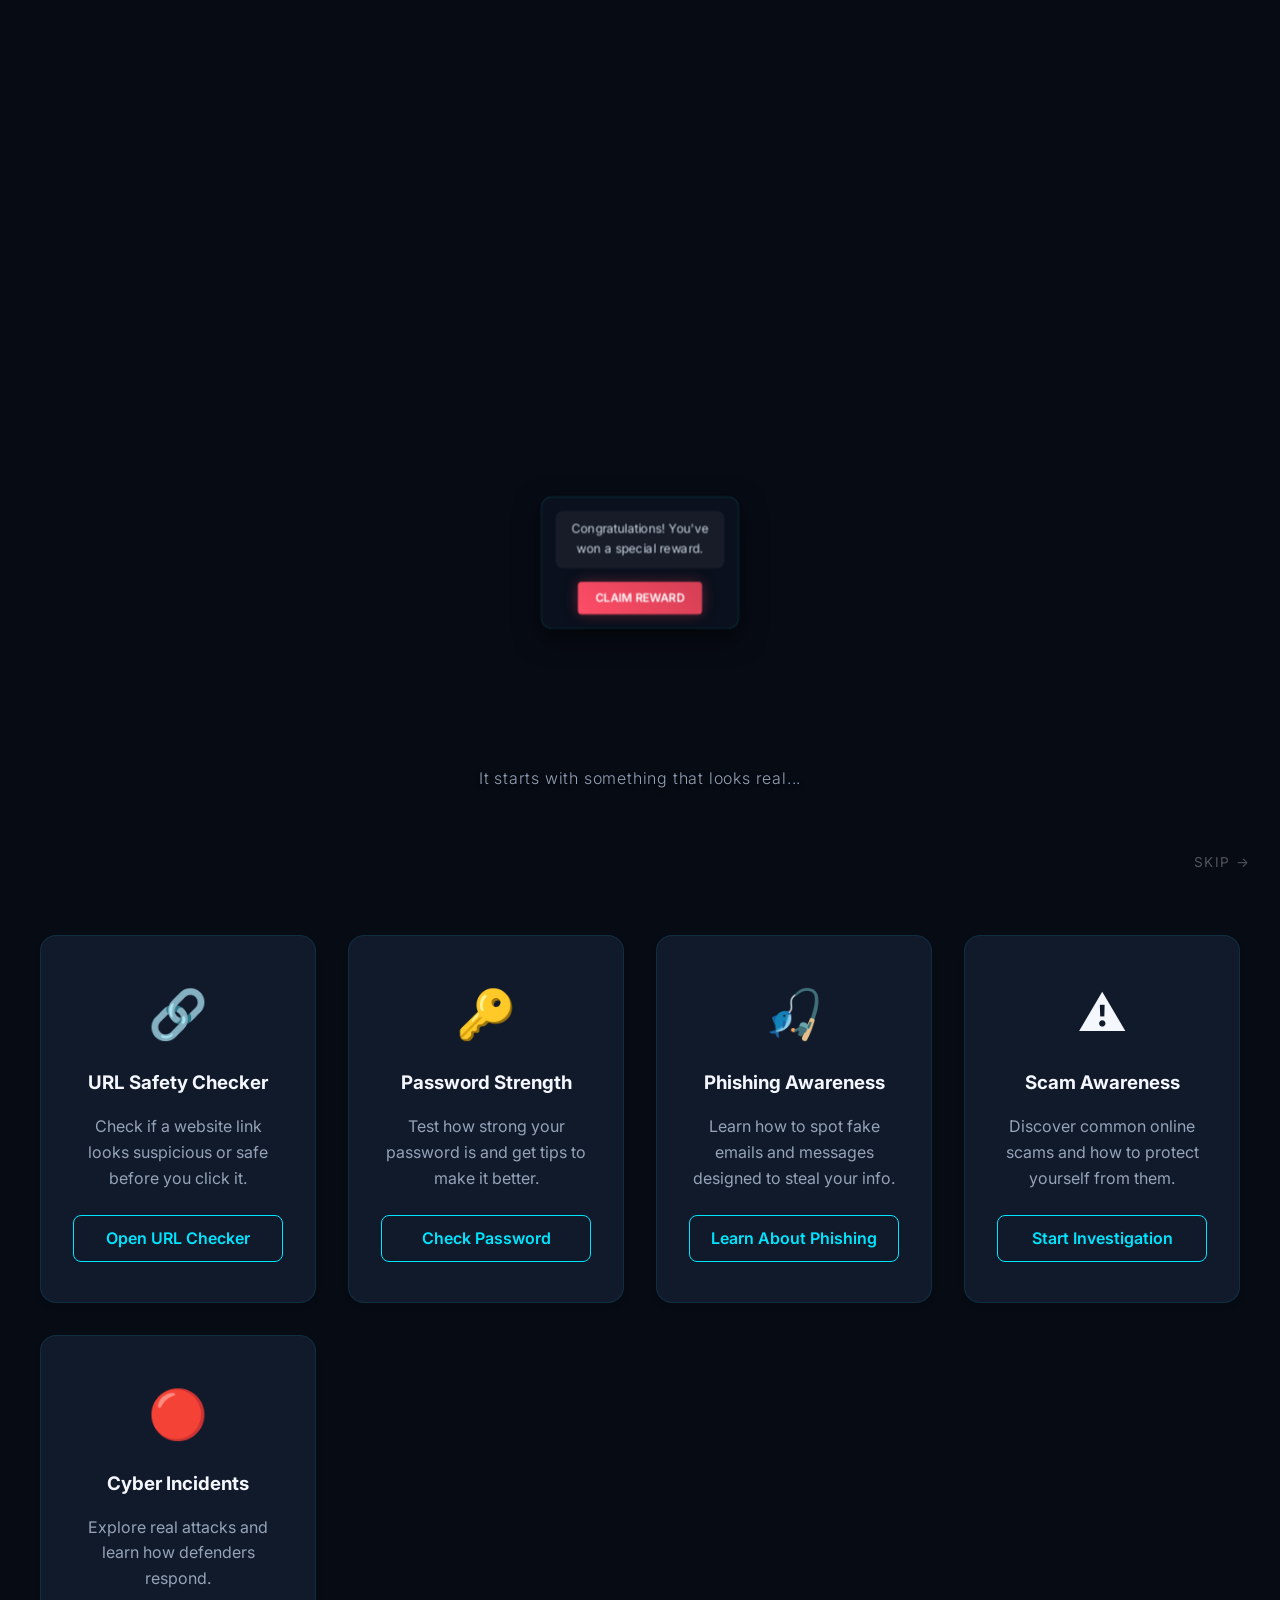
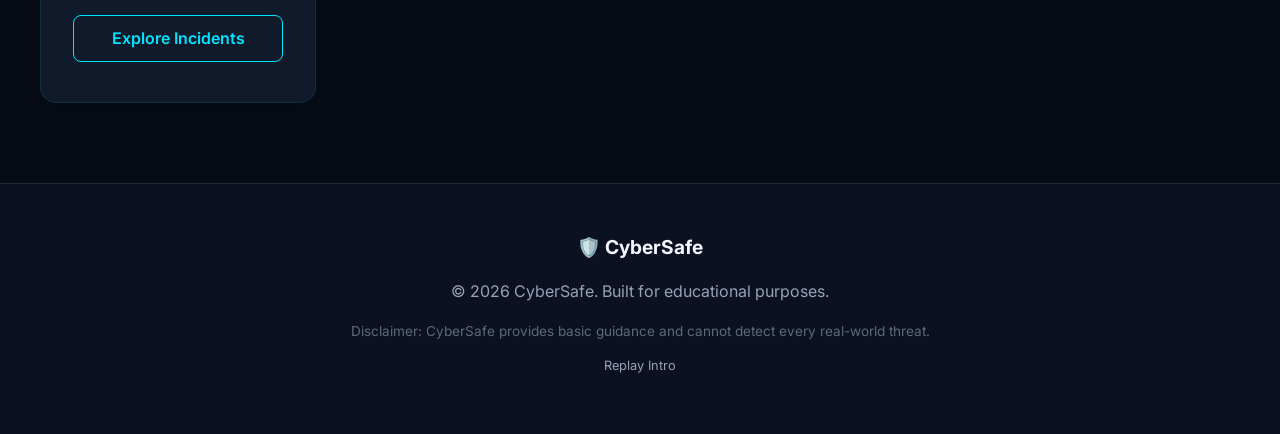
==== commit 3583a609: "Add files via upload" ====
--- a/index.html
+++ b/index.html
@@ -20,7 +20,7 @@
     <div id="cybersafe-intro" class="story-mode">
         <!-- Scene 1: Person 1 + Scam -->
         <div class="intro-scene" id="scene-1">
-            <div class="human-silhouette"></div>
+            <div class="human-bg" style="background-image: url('assets/intro-scene-1-widescreen.png');"></div>
             <div class="device-ui phone-ui">
                 <div class="msg-bubble">Congratulations! You've won a special reward.</div>
                 <div class="scam-btn">CLAIM REWARD</div>
@@ -30,8 +30,8 @@
 
         <!-- Scene 2: Person 2 + Suspicious Link -->
         <div class="intro-scene" id="scene-2">
-            <div class="human-silhouette alt-1"></div>
-            <div class="device-ui phone-ui">
+            <div class="human-bg" style="background-image: url('assets/intro-scene-2-widescreen.png');"></div>
+            <div class="device-ui laptop-ui">
                 <div class="msg-bubble">Your account needs verification.</div>
                 <div class="scam-link">Verify Now</div>
                 <div class="warning-box">SUSPICIOUS LINK</div>
@@ -41,7 +41,7 @@
 
         <!-- Scene 3: Person 3 + Fake Login -->
         <div class="intro-scene" id="scene-3">
-            <div class="human-silhouette alt-2"></div>
+            <div class="human-bg" style="background-image: url('assets/intro-scene-3-widescreen.png');"></div>
             <div class="device-ui laptop-ui">
                 <div class="login-header">SECURE LOGIN</div>
                 <div class="fake-input">User ID</div>
--- a/intro.css
+++ b/intro.css
@@ -14,7 +14,7 @@
     overflow: hidden;
     color: #F5F7FF;
     font-family: 'Inter', sans-serif;
-    transition: opacity 0.8s ease-in-out, visibility 0.8s ease-in-out;
+    transition: opacity 0.7s ease-in-out, visibility 0.7s ease-in-out;
 }
 
 #cybersafe-intro.hidden {
@@ -44,45 +44,60 @@
     visibility: visible;
 }
 
-/* Human Silhouettes - Using simple CSS shapes */
-.human-silhouette {
-    width: 80px;
-    height: 80px;
-    background: radial-gradient(circle, #1a2436 0%, transparent 70%);
-    border-radius: 50%;
-    position: relative;
-    margin-bottom: 20px;
-    opacity: 0.8;
-}
-
-.human-silhouette::after {
+/* Cinematic Human Backgrounds */
+.human-bg {
+    position: absolute;
+    top: 0;
+    left: 0;
+    width: 100%;
+    height: 100%;
+    background-size: cover;
+    background-position: center;
+    background-repeat: no-repeat;
+    z-index: 1;
+    transform: scale(1.02); /* Start slightly zoomed in */
+    transition: transform 6s cubic-bezier(0.25, 0.46, 0.45, 0.94); /* Smooth cinematic movement */
+}
+
+/* Scene specific cinematic camera movements */
+#scene-1 .human-bg { transform: scale(1.05); }
+#scene-1.active .human-bg { transform: scale(1); }
+
+#scene-2 .human-bg { transform: scale(1.02) translateX(1%); }
+#scene-2.active .human-bg { transform: scale(1) translateX(0); }
+
+#scene-3 .human-bg { transform: scale(1.02) translateY(-1%); }
+#scene-3.active .human-bg { transform: scale(1) translateY(0); }
+
+/* Gradient overlay so the UI and captions remain readable over the image */
+.intro-scene::after {
     content: '';
     position: absolute;
-    bottom: -40px;
-    left: 50%;
-    transform: translateX(-50%);
-    width: 120px;
-    height: 60px;
-    background: linear-gradient(to top, transparent, #1a2436);
-    border-radius: 60px 60px 0 0;
-}
-
-.human-silhouette.alt-1 { transform: scale(0.9); }
-.human-silhouette.alt-2 { transform: scale(1.1); }
+    bottom: 0;
+    left: 0;
+    width: 100%;
+    height: 45%;
+    background: linear-gradient(to top, rgba(7, 11, 20, 0.95) 0%, transparent 100%);
+    z-index: 2;
+    pointer-events: none;
+}
 
 /* Devices */
 .device-ui {
-    background: #0D1321;
-    border: 1px solid rgba(255, 255, 255, 0.1);
+    background: rgba(13, 19, 33, 0.75);
+    backdrop-filter: blur(12px);
+    border: 1px solid rgba(0, 229, 255, 0.15);
     border-radius: 12px;
     padding: 15px;
     position: relative;
-    box-shadow: 0 10px 30px rgba(0, 0, 0, 0.5);
-    z-index: 2;
+    box-shadow: 0 10px 30px rgba(0, 0, 0, 0.6);
+    z-index: 3;
     display: flex;
     flex-direction: column;
     align-items: center;
     text-align: center;
+    margin-top: 25vh; /* Push down to avoid covering the face */
+    transform: scale(0.9);
 }
 
 .phone-ui { width: 220px; }
@@ -155,7 +170,7 @@
 }
 
 .warning-box.red-alert { font-size: 1rem; padding: 10px 15px; background: rgba(0,0,0,0.8); }
-.scene-caption { position: absolute; bottom: 15%; font-size: 1rem; color: #94A3B8; font-weight: 300; letter-spacing: 0.05rem; }
+.scene-caption { position: absolute; bottom: 12%; font-size: 1rem; color: #94A3B8; font-weight: 300; letter-spacing: 0.05rem; z-index: 3; text-shadow: 0 2px 4px rgba(0,0,0,0.8); }
 .danger-text { color: #FF4D67; font-weight: 600; letter-spacing: 0.1rem; font-size: 1.2rem; }
 
 @keyframes flash {
@@ -175,11 +190,12 @@
 /* Scene 4/5: Activation */
 .shield-constructor {
     position: relative;
-    width: 150px;
-    height: 150px;
+    width: 250px;
+    height: 250px;
     display: flex;
     justify-content: center;
     align-items: center;
+    z-index: 5;
 }
 
 .ring {
@@ -193,7 +209,7 @@
 .ring.inner { width: 70%; height: 70%; border-left: 2px solid #00E5FF; border-right: 2px solid #00E5FF; }
 
 #cybersafe-intro .shield-icon {
-    font-size: 4rem;
+    font-size: 7rem;
     opacity: 0;
     filter: drop-shadow(0 0 20px rgba(0, 229, 255, 0.8));
 }
@@ -279,8 +295,42 @@
 
 /* Scene 8: Reveal */
 .final-shield { font-size: 3.5rem; filter: drop-shadow(0 0 15px rgba(0, 229, 255, 0.4)); margin-bottom: 15px; }
-.intro-title { font-size: 3rem; font-weight: 700; letter-spacing: 0.3rem; margin: 0; color: #ffffff; text-shadow: 0 0 10px rgba(0, 229, 255, 0.6); }
-.intro-tagline { font-size: 1.1rem; font-weight: 300; letter-spacing: 0.15rem; margin-top: 15px; color: #a0aec0; }
+.intro-title { 
+    font-size: 3rem; 
+    font-weight: 700; 
+    letter-spacing: 0.3rem; 
+    margin: 0; 
+    color: #ffffff; 
+    text-shadow: 0 0 10px rgba(0, 229, 255, 0.6); 
+    opacity: 0;
+}
+.intro-tagline { 
+    font-size: 1.1rem; 
+    font-weight: 300; 
+    letter-spacing: 0.15rem; 
+    margin-top: 15px; 
+    color: #a0aec0; 
+    opacity: 0;
+}
+
+#scene-reveal.active .intro-title {
+    animation: decode-text 0.6s cubic-bezier(0.25, 1, 0.5, 1) forwards;
+}
+
+#scene-reveal.active .intro-tagline {
+    animation: fade-in-up 0.5s 0.4s ease forwards;
+}
+
+@keyframes decode-text {
+    0% { filter: blur(12px); letter-spacing: 1rem; opacity: 0; transform: scale(1.1); }
+    50% { filter: blur(4px); letter-spacing: 0.5rem; opacity: 0.8; }
+    100% { filter: blur(0); letter-spacing: 0.3rem; opacity: 1; transform: scale(1); }
+}
+
+@keyframes fade-in-up {
+    0% { opacity: 0; transform: translateY(10px); }
+    100% { opacity: 1; transform: translateY(0); }
+}
 
 /* Skip Button */
 .intro-skip {
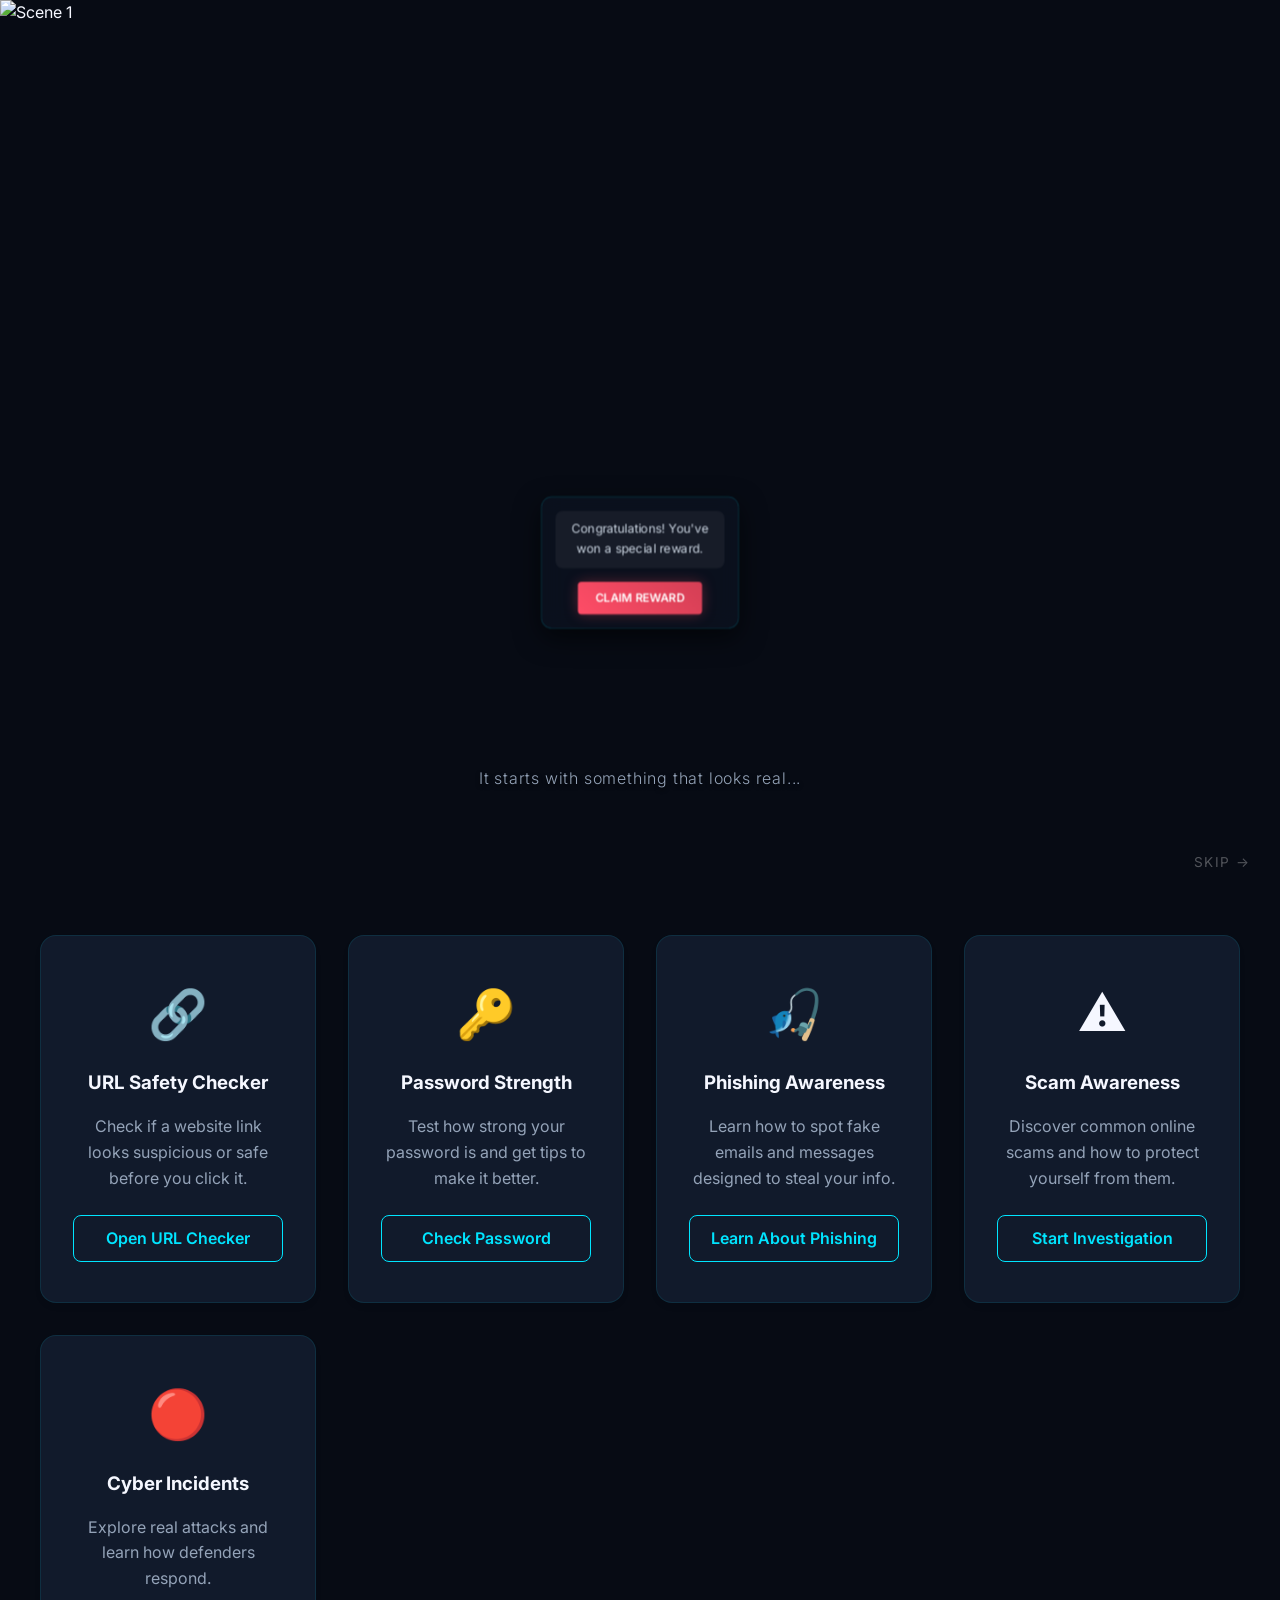
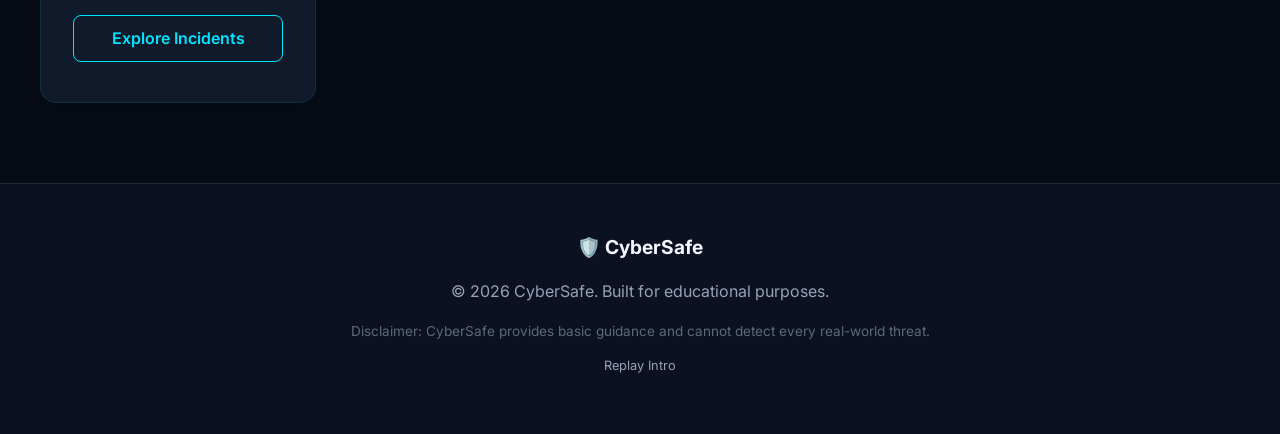
==== commit b67ca2bd: "Add files via upload" ====
--- a/index.html
+++ b/index.html
@@ -20,7 +20,7 @@
     <div id="cybersafe-intro" class="story-mode">
         <!-- Scene 1: Person 1 + Scam -->
         <div class="intro-scene" id="scene-1">
-            <div class="human-bg" style="background-image: url('assets/intro-scene-1-widescreen.png');"></div>
+            <img src="./assets/intro-scene-1-widescreen.png" class="human-bg" alt="Scene 1" onerror="console.error('CyberSafe Intro Image Failed: intro-scene-1-widescreen.png')">
             <div class="device-ui phone-ui">
                 <div class="msg-bubble">Congratulations! You've won a special reward.</div>
                 <div class="scam-btn">CLAIM REWARD</div>
@@ -30,7 +30,7 @@
 
         <!-- Scene 2: Person 2 + Suspicious Link -->
         <div class="intro-scene" id="scene-2">
-            <div class="human-bg" style="background-image: url('assets/intro-scene-2-widescreen.png');"></div>
+            <img src="./assets/intro-scene-2-widescreen.png" class="human-bg" alt="Scene 2" onerror="console.error('CyberSafe Intro Image Failed: intro-scene-2-widescreen.png')">
             <div class="device-ui laptop-ui">
                 <div class="msg-bubble">Your account needs verification.</div>
                 <div class="scam-link">Verify Now</div>
@@ -41,7 +41,7 @@
 
         <!-- Scene 3: Person 3 + Fake Login -->
         <div class="intro-scene" id="scene-3">
-            <div class="human-bg" style="background-image: url('assets/intro-scene-3-widescreen.png');"></div>
+            <img src="./assets/intro-scene-3-widescreen.png" class="human-bg" alt="Scene 3" onerror="console.error('CyberSafe Intro Image Failed: intro-scene-3-widescreen.png')">
             <div class="device-ui laptop-ui">
                 <div class="login-header">SECURE LOGIN</div>
                 <div class="fake-input">User ID</div>
--- a/intro.css
+++ b/intro.css
@@ -51,9 +51,8 @@
     left: 0;
     width: 100%;
     height: 100%;
-    background-size: cover;
-    background-position: center;
-    background-repeat: no-repeat;
+    object-fit: cover;
+    object-position: center;
     z-index: 1;
     transform: scale(1.02); /* Start slightly zoomed in */
     transition: transform 6s cubic-bezier(0.25, 0.46, 0.45, 0.94); /* Smooth cinematic movement */
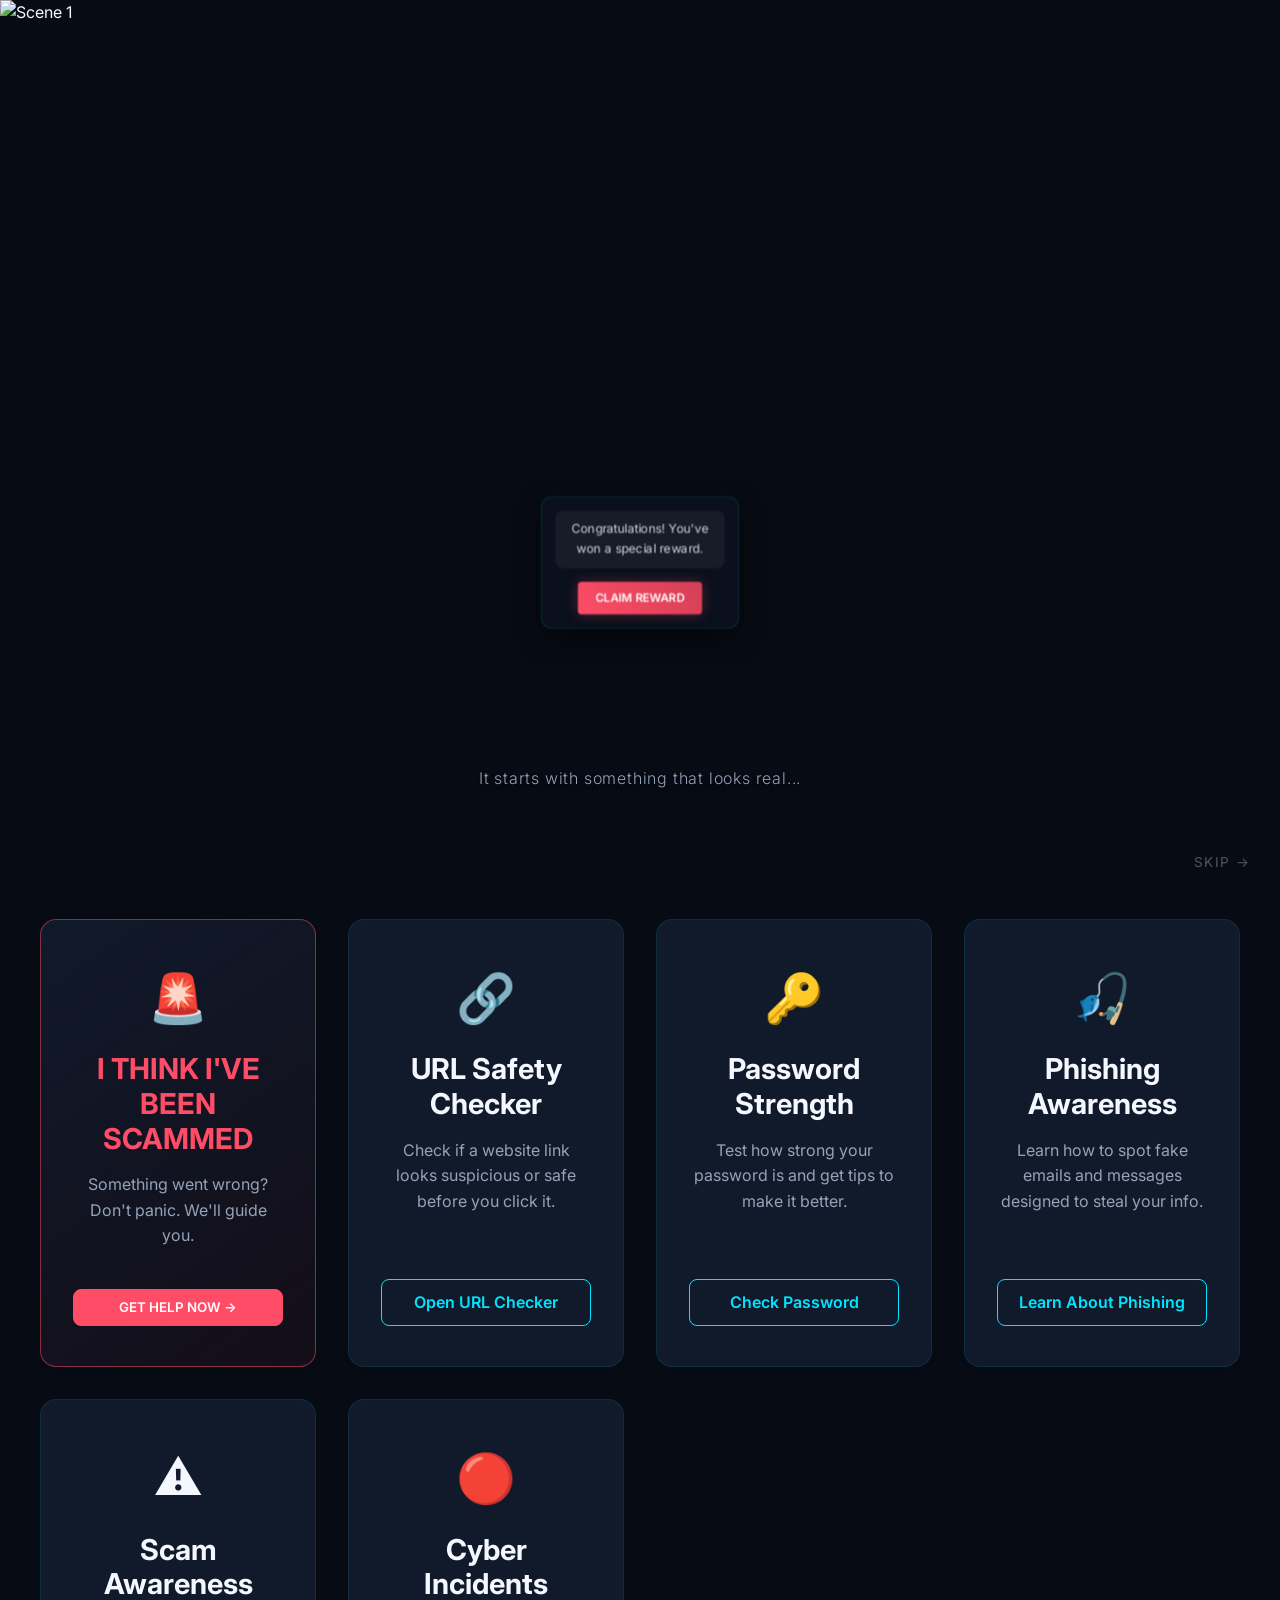
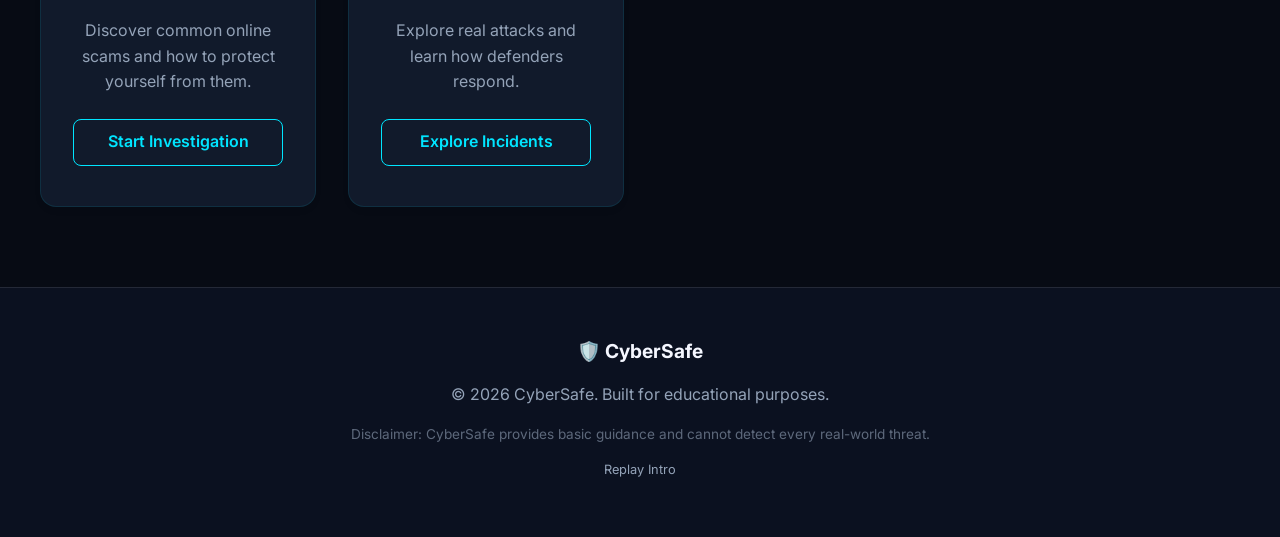
==== commit 1a268297: "Add files via upload" ====
--- a/index.html
+++ b/index.html
@@ -14,6 +14,9 @@
     
     <!-- Cinematic Intro Styles -->
     <link rel="stylesheet" href="intro.css">
+
+    <!-- Emergency Feature Styles -->
+    <link rel="stylesheet" href="emergency.css">
 </head>
 <body>
     <!-- Cinematic Intro Overlay -->
@@ -127,6 +130,14 @@
             <p class="section-subtitle">Practical guides and tools to help you secure your online presence.</p>
             
             <div class="grid">
+                <!-- EMERGENCY FEATURE CARD -->
+                <div class="card emergency-entry-card" id="emergency-entry-btn">
+                    <div class="card-icon emergency-pulse">🚨</div>
+                    <h3>I THINK I'VE BEEN SCAMMED</h3>
+                    <p>Something went wrong? Don't panic. We'll guide you.</p>
+                    <button class="card-btn emergency-btn">GET HELP NOW &rarr;</button>
+                </div>
+
                 <!-- Tool 1: URL Checker -->
                 <div class="card">
                     <div class="card-icon">🔗</div>
@@ -180,10 +191,120 @@
         </div>
     </footer>
 
+    <!-- EMERGENCY FEATURE MODAL -->
+    <div id="emergency-modal" class="emergency-modal hidden">
+        <div class="emergency-header">
+            <div class="em-logo">🛡️ CYBERSAFE</div>
+            <div class="em-title">EMERGENCY CENTER</div>
+            <p class="em-subtitle">"Don't panic. Tell us what happened."</p>
+        </div>
+
+        <div class="emergency-content" id="em-content">
+            <!-- Step 1: WHAT HAPPENED? -->
+            <div class="em-step active" id="em-step-1">
+                <h2 class="em-step-title">WHAT HAPPENED?</h2>
+                <div class="em-grid">
+                    <div class="em-card" data-scenario="money">
+                        <div class="em-icon">💳</div>
+                        <div class="em-card-text">I SENT MONEY</div>
+                    </div>
+                    <div class="em-card" data-scenario="link">
+                        <div class="em-icon">🔗</div>
+                        <div class="em-card-text">I CLICKED A LINK</div>
+                    </div>
+                    <div class="em-card" data-scenario="password">
+                        <div class="em-icon">🔐</div>
+                        <div class="em-card-text">I SHARED MY PASSWORD / OTP</div>
+                    </div>
+                    <div class="em-card" data-scenario="app">
+                        <div class="em-icon">📱</div>
+                        <div class="em-card-text">I INSTALLED A SUSPICIOUS APP</div>
+                    </div>
+                    <div class="em-card" data-scenario="account">
+                        <div class="em-icon">👤</div>
+                        <div class="em-card-text">MY ACCOUNT HAS A PROBLEM</div>
+                    </div>
+                    <div class="em-card" data-scenario="notsure">
+                        <div class="em-icon">🤷</div>
+                        <div class="em-card-text">I'M NOT SURE</div>
+                    </div>
+                </div>
+            </div>
+
+            <!-- Step 2: ACT NOW -->
+            <div class="em-step hidden" id="em-step-2">
+                <button class="em-back-btn" id="em-back-1">&larr; Back</button>
+                <div class="em-visual-scene" id="em-visual-scene">
+                    <!-- Visual injected via JS -->
+                </div>
+                
+                <h2 class="em-step-title" style="color: var(--warning);">⚠️ ACT NOW</h2>
+                <p class="em-step-subtitle" id="em-act-subtitle">You may need to act quickly.</p>
+                
+                <div class="em-actions" id="em-actions-list">
+                    <!-- Actions injected via JS -->
+                </div>
+
+                <div class="em-warning-card">
+                    <h3 style="color: var(--danger);">⚠️ DON'T MAKE IT WORSE</h3>
+                    <ul class="em-warning-list" id="em-warning-list">
+                        <li>❌ Don't send more money</li>
+                        <li>❌ Don't share OTP/passwords</li>
+                        <li>❌ Don't give remote access</li>
+                        <li>❌ Don't continue following instructions</li>
+                    </ul>
+                </div>
+
+                <div class="em-proof-card" id="em-proof-section">
+                    <h3>📸 KEEP THE PROOF</h3>
+                    <p>Save screenshots, messages and transaction details.</p>
+                    <p class="em-small-text">🔒 Keep your evidence private.</p>
+                </div>
+
+                <button class="em-primary-btn" id="em-done-btn">✓ I'VE DONE THIS</button>
+            </div>
+
+            <!-- Step 3: YOU'RE DONE -->
+            <div class="em-step hidden" id="em-step-3">
+                <div class="em-success-icon">🛡️</div>
+                <h2 class="em-step-title" style="color: var(--success);">GOOD JOB!</h2>
+                <p class="em-step-subtitle">You've completed the important steps for now.</p>
+                
+                <div class="em-checkmarks">
+                    <div class="em-check">✓ Secure</div>
+                    <div class="em-check">✓ Check</div>
+                    <div class="em-check">✓ Protect</div>
+                </div>
+                
+                <p class="em-small-text" style="margin: 1.5rem 0; opacity: 0.8;">Keep monitoring your account and use the official support/reporting options if you still have concerns.</p>
+
+                <div class="em-prevention">
+                    <h3>🧠 NEXT TIME</h3>
+                    <div class="em-prev-tips">
+                        <div class="em-prev-tip"><span>🔗</span> Don't blindly click links</div>
+                        <div class="em-prev-tip"><span>🔐</span> Never share OTPs or passwords</div>
+                        <div class="em-prev-tip"><span>⏸️</span> Stop when someone creates urgency or fear</div>
+                    </div>
+                    <div class="em-prev-flow">
+                        STOP &rarr; THINK &rarr; VERIFY &rarr; ACT
+                    </div>
+                </div>
+            </div>
+        </div>
+        
+        <div class="em-footer">
+            <button class="em-close-btn" id="em-close-btn">&larr; BACK TO CYBERSAFE</button>
+            <p class="em-disclaimer">CyberSafe provides general cybersecurity guidance and cannot confirm whether an account, device or transaction is compromised. For serious incidents, contact the relevant official service or authority.</p>
+        </div>
+    </div>
+
     <!-- Link to our JavaScript file for interactivity -->
     <script src="script.js"></script>
     
     <!-- Cinematic Intro Logic -->
     <script src="intro.js"></script>
+
+    <!-- Emergency Feature Logic -->
+    <script src="emergency.js"></script>
 </body>
 </html>
--- a/style.css
+++ b/style.css
@@ -25,10 +25,29 @@
 }
 
 body {
+    max-width: 100vw;
+    overflow-x: hidden;
+
     background-color: var(--bg-primary);
     color: var(--text-primary);
     line-height: 1.6;
-}
+
+}
+
+img, video {
+    max-width: 100%;
+    height: auto;
+    display: block;
+}
+
+h1, h2, h3 {
+    line-height: 1.2;
+}
+
+h1 { font-size: clamp(2rem, 5vw, 4rem); }
+h2 { font-size: clamp(1.5rem, 4vw, 2.5rem); }
+h3 { font-size: clamp(1.2rem, 3vw, 1.8rem); }
+
 
 /* --- Navigation Bar --- */
 header {
@@ -190,8 +209,8 @@
 
 .grid {
     display: grid;
-    /* Responsive Grid: items will automatically wrap and be at least 250px wide */
-    grid-template-columns: repeat(auto-fit, minmax(250px, 1fr));
+    /* Responsive Grid: items will automatically wrap and fit small screens */
+    grid-template-columns: repeat(auto-fit, minmax(min(100%, 250px), 1fr));
     gap: 2rem;
 }
 
@@ -372,7 +391,7 @@
 }
 
 .result-details li::before {
-    content: "•";
+    content: "â€¢";
     position: absolute;
     left: 0;
     color: var(--accent-cyan);
@@ -424,13 +443,16 @@
 }
 
 /* --- Responsive Design (For Tablets & Mobile) --- */
-@media (max-width: 768px) {
+@media (max-width: 1024px) {
     .checker-form {
         flex-direction: column;
     }
 
     .menu-toggle {
         display: block; /* Show hamburger menu on small screens */
+        padding: 10px;
+        min-height: 44px;
+        min-width: 44px;
     }
 
     .nav-links {
@@ -440,10 +462,17 @@
         top: 100%;
         left: 0;
         right: 0;
-        background-color: var(--surface-color);
+        background-color: var(--bg-secondary);
         padding: 1rem;
-        border-bottom: 1px solid rgba(255, 255, 255, 0.1);
+        border-bottom: 1px solid var(--border);
         text-align: center;
+        box-shadow: 0 10px 30px rgba(0, 0, 0, 0.5);
+    }
+
+    .nav-links a {
+        display: block;
+        padding: 1rem;
+        font-size: 1.2rem;
     }
 
     /* When the .active class is added via Javascript, the menu shows up */
@@ -804,3 +833,4 @@
 [data-theme="light"] .idea-card .card-icon {
     background: var(--bg-card);
 }
+
--- a/intro.css
+++ b/intro.css
@@ -354,8 +354,6 @@
     #cybersafe-intro .shield-icon, .hud-text { opacity: 1 !important; transform: none !important; }
 }
 
-@media (max-width: 768px) {
-    .intro-title { font-size: 2.2rem; }
-    .intro-tagline { font-size: 0.8rem; }
-    .scene-caption { font-size: 0.85rem; text-align: center; width: 90%; }
-}
+.intro-title { font-size: clamp(2rem, 6vw, 3rem); }
+.intro-tagline { font-size: clamp(0.8rem, 2vw, 1.1rem); }
+.scene-caption { font-size: clamp(0.85rem, 2vw, 1rem); text-align: center; max-width: 90vw; }
--- a/emergency.css
+++ b/emergency.css
@@ -0,0 +1,461 @@
+/* 
+    emergency.css
+    Styles for the "I THINK I'VE BEEN SCAMMED" feature
+*/
+
+/* Base Modal Styling */
+.emergency-modal {
+    position: fixed;
+    top: 0;
+    left: 0;
+    width: 100vw;
+    height: 100vh;
+    background-color: var(--bg-primary);
+    z-index: 9999;
+    display: flex;
+    flex-direction: column;
+    overflow-y: auto;
+    opacity: 1;
+    transition: opacity 0.3s ease;
+}
+
+.emergency-modal.hidden {
+    opacity: 0;
+    pointer-events: none;
+    display: none; /* or use a specific display block override */
+}
+
+/* Modal Layout */
+.emergency-header {
+    text-align: center;
+    padding: 2rem 1rem 1rem;
+    background: linear-gradient(to bottom, rgba(13, 19, 33, 0.9), transparent);
+}
+
+.em-logo {
+    font-size: 2rem;
+    font-weight: 700;
+    color: var(--text-primary);
+    margin-bottom: 0.5rem;
+}
+
+.em-title {
+    font-size: 1.5rem;
+    font-weight: 700;
+    color: var(--danger);
+    letter-spacing: 2px;
+}
+
+.em-subtitle {
+    color: var(--text-secondary);
+    font-size: 1rem;
+    font-style: italic;
+    margin-top: 0.5rem;
+}
+
+.emergency-content {
+    flex: 1;
+    display: flex;
+    flex-direction: column;
+    align-items: center;
+    padding: 1rem 2rem;
+    max-width: 800px;
+    margin: 0 auto;
+    width: 100%;
+}
+
+.em-footer {
+    text-align: center;
+    padding: 2rem 1rem;
+    background-color: var(--bg-secondary);
+    margin-top: auto;
+}
+
+/* Steps */
+.em-step {
+    width: 100%;
+    display: none;
+    animation: fadeIn 0.4s ease forwards;
+}
+
+.em-step.active {
+    display: flex;
+    flex-direction: column;
+    align-items: center;
+}
+
+.em-step-title {
+    font-size: 1.8rem;
+    margin-bottom: 1.5rem;
+    text-align: center;
+    color: var(--text-primary);
+}
+
+.em-step-subtitle {
+    font-size: 1.1rem;
+    color: var(--text-secondary);
+    margin-bottom: 2rem;
+    text-align: center;
+}
+
+/* Grid & Cards (Step 1) */
+.em-grid {
+    display: grid;
+    grid-template-columns: repeat(auto-fit, minmax(200px, 1fr));
+    gap: 1.5rem;
+    width: 100%;
+}
+
+.em-card {
+    background-color: var(--bg-card);
+    border: 2px solid var(--border);
+    border-radius: 12px;
+    padding: 2rem 1rem;
+    text-align: center;
+    cursor: pointer;
+    transition: all 0.3s ease;
+    display: flex;
+    flex-direction: column;
+    align-items: center;
+    gap: 1rem;
+}
+
+.em-card:hover {
+    border-color: var(--accent-cyan);
+    box-shadow: 0 0 15px rgba(0, 229, 255, 0.2);
+    transform: translateY(-5px);
+}
+
+.em-card.selected {
+    border-color: var(--accent-cyan);
+    box-shadow: 0 0 20px rgba(0, 229, 255, 0.4);
+    background-color: rgba(0, 229, 255, 0.05);
+}
+
+.em-icon {
+    font-size: 3rem;
+    margin-bottom: 0.5rem;
+}
+
+.em-card-text {
+    font-size: 1.1rem;
+    font-weight: 600;
+    color: var(--text-primary);
+}
+
+/* Step 2 specific styles */
+.em-back-btn {
+    align-self: flex-start;
+    background: none;
+    border: none;
+    color: var(--text-secondary);
+    font-size: 1rem;
+    cursor: pointer;
+    padding: 0.5rem 0;
+    margin-bottom: 1rem;
+    transition: color 0.3s;
+}
+
+.em-back-btn:hover {
+    color: var(--accent-cyan);
+}
+
+.em-visual-scene {
+    background-color: var(--bg-secondary);
+    border: 1px solid var(--border);
+    border-radius: 12px;
+    padding: 1.5rem;
+    margin-bottom: 2rem;
+    width: 100%;
+    max-width: 400px;
+    text-align: center;
+    display: flex;
+    flex-direction: column;
+    align-items: center;
+    gap: 0.5rem;
+}
+
+/* Visual Scene Elements */
+.em-scene-box {
+    background-color: var(--bg-card);
+    padding: 1rem;
+    border-radius: 8px;
+    border: 1px solid var(--border);
+    width: 100%;
+    margin-bottom: 0.5rem;
+}
+.em-scene-arrow {
+    color: var(--text-secondary);
+    font-size: 1.5rem;
+}
+.em-scene-warning {
+    color: var(--warning);
+    font-weight: bold;
+    margin-top: 0.5rem;
+    display: flex;
+    align-items: center;
+    gap: 0.5rem;
+}
+
+.em-actions {
+    width: 100%;
+    max-width: 500px;
+    display: flex;
+    flex-direction: column;
+    gap: 1rem;
+    margin-bottom: 2rem;
+}
+
+.em-action-item {
+    background-color: var(--bg-card);
+    border-left: 4px solid var(--accent-cyan);
+    padding: 1.2rem;
+    border-radius: 0 8px 8px 0;
+    display: flex;
+    align-items: flex-start;
+    gap: 1rem;
+}
+
+.em-action-icon {
+    font-size: 1.5rem;
+}
+
+.em-action-content h4 {
+    color: var(--text-primary);
+    margin-bottom: 0.3rem;
+    font-size: 1.1rem;
+}
+
+.em-action-content p {
+    color: var(--text-secondary);
+    font-size: 0.95rem;
+}
+
+.em-warning-card {
+    background-color: rgba(255, 77, 103, 0.1);
+    border: 1px solid rgba(255, 77, 103, 0.3);
+    border-radius: 8px;
+    padding: 1.5rem;
+    width: 100%;
+    max-width: 500px;
+    margin-bottom: 2rem;
+}
+
+.em-warning-card h3 {
+    margin-bottom: 1rem;
+    text-align: center;
+}
+
+.em-warning-list {
+    list-style: none;
+    padding: 0;
+}
+
+.em-warning-list li {
+    margin-bottom: 0.5rem;
+    color: var(--text-primary);
+    display: flex;
+    align-items: center;
+    gap: 0.5rem;
+}
+
+.em-proof-card {
+    background-color: rgba(0, 229, 255, 0.05);
+    border: 1px dashed var(--accent-cyan);
+    border-radius: 8px;
+    padding: 1.5rem;
+    width: 100%;
+    max-width: 500px;
+    text-align: center;
+    margin-bottom: 2rem;
+}
+
+.em-proof-card h3 {
+    color: var(--accent-cyan);
+    margin-bottom: 0.5rem;
+}
+
+.em-small-text {
+    font-size: 0.85rem;
+    color: var(--text-secondary);
+    margin-top: 0.5rem;
+}
+
+.em-primary-btn {
+    background-color: var(--accent-cyan);
+    color: var(--bg-primary);
+    border: none;
+    border-radius: 30px;
+    padding: 1rem 3rem;
+    font-size: 1.1rem;
+    font-weight: 700;
+    cursor: pointer;
+    transition: transform 0.3s, box-shadow 0.3s;
+    margin-top: 1rem;
+}
+
+.em-primary-btn:hover {
+    transform: translateY(-2px);
+    box-shadow: 0 5px 15px rgba(0, 229, 255, 0.3);
+}
+
+/* Step 3 specific styles */
+.em-success-icon {
+    font-size: 4rem;
+    margin-bottom: 1rem;
+    animation: bounceIn 0.6s cubic-bezier(0.175, 0.885, 0.32, 1.275);
+}
+
+.em-checkmarks {
+    display: flex;
+    gap: 1.5rem;
+    margin: 1.5rem 0;
+}
+
+.em-check {
+    background-color: rgba(34, 197, 94, 0.1);
+    color: var(--success);
+    padding: 0.5rem 1rem;
+    border-radius: 20px;
+    font-weight: 600;
+    border: 1px solid rgba(34, 197, 94, 0.3);
+}
+
+.em-prevention {
+    background-color: var(--bg-card);
+    border: 1px solid var(--border);
+    border-radius: 12px;
+    padding: 2rem;
+    width: 100%;
+    max-width: 500px;
+    margin-top: 2rem;
+}
+
+.em-prevention h3 {
+    color: var(--accent-purple);
+    text-align: center;
+    margin-bottom: 1.5rem;
+}
+
+.em-prev-tips {
+    display: flex;
+    flex-direction: column;
+    gap: 1rem;
+    margin-bottom: 1.5rem;
+}
+
+.em-prev-tip {
+    display: flex;
+    align-items: center;
+    gap: 1rem;
+    color: var(--text-primary);
+}
+
+.em-prev-tip span {
+    font-size: 1.5rem;
+}
+
+.em-prev-flow {
+    text-align: center;
+    font-weight: 700;
+    color: var(--accent-cyan);
+    letter-spacing: 1px;
+    margin-top: 2rem;
+    padding-top: 1rem;
+    border-top: 1px solid var(--border);
+}
+
+.em-close-btn {
+    background: none;
+    border: 1px solid var(--text-secondary);
+    color: var(--text-primary);
+    border-radius: 30px;
+    padding: 0.8rem 2rem;
+    font-size: 1rem;
+    cursor: pointer;
+    transition: all 0.3s;
+    margin-bottom: 1.5rem;
+}
+
+.em-close-btn:hover {
+    background-color: var(--text-secondary);
+    color: var(--bg-primary);
+}
+
+.em-disclaimer {
+    font-size: 0.75rem;
+    color: var(--text-secondary);
+    max-width: 600px;
+    margin: 0 auto;
+    opacity: 0.7;
+}
+
+/* Entry Card Pulse Animation */
+.emergency-entry-card {
+    border-color: rgba(255, 77, 103, 0.5);
+    background: linear-gradient(145deg, var(--bg-card), rgba(255, 77, 103, 0.05));
+}
+
+.emergency-entry-card h3 {
+    color: var(--danger) !important;
+}
+
+.emergency-pulse {
+    animation: pulseGlow 2s infinite;
+}
+
+.emergency-btn {
+    background-color: var(--danger) !important;
+    border-color: var(--danger) !important;
+    color: #fff !important;
+    margin-top: 1rem;
+    cursor: pointer !important;
+    opacity: 1 !important;
+}
+
+.emergency-btn:hover {
+    background-color: #ff3355 !important;
+    box-shadow: 0 0 15px rgba(255, 77, 103, 0.4);
+}
+
+/* Animations */
+@keyframes fadeIn {
+    from { opacity: 0; transform: translateY(10px); }
+    to { opacity: 1; transform: translateY(0); }
+}
+
+@keyframes pulseGlow {
+    0% { filter: drop-shadow(0 0 2px rgba(255, 77, 103, 0.5)); transform: scale(1); }
+    50% { filter: drop-shadow(0 0 10px rgba(255, 77, 103, 0.8)); transform: scale(1.1); }
+    100% { filter: drop-shadow(0 0 2px rgba(255, 77, 103, 0.5)); transform: scale(1); }
+}
+
+@keyframes bounceIn {
+    0% { transform: scale(0.3); opacity: 0; }
+    50% { transform: scale(1.05); opacity: 1; }
+    70% { transform: scale(0.9); }
+    100% { transform: scale(1); }
+}
+
+/* Mobile Responsiveness */
+@media (max-width: 768px) {
+    .em-grid {
+        grid-template-columns: 1fr;
+    }
+    .em-checkmarks {
+        flex-direction: column;
+        gap: 0.5rem;
+    }
+    .emergency-header {
+        padding: 1.5rem 1rem 1rem;
+    }
+    .em-title {
+        font-size: 1.2rem;
+    }
+    .em-step-title {
+        font-size: 1.5rem;
+    }
+    .em-card {
+        padding: 1.5rem 1rem;
+    }
+}
